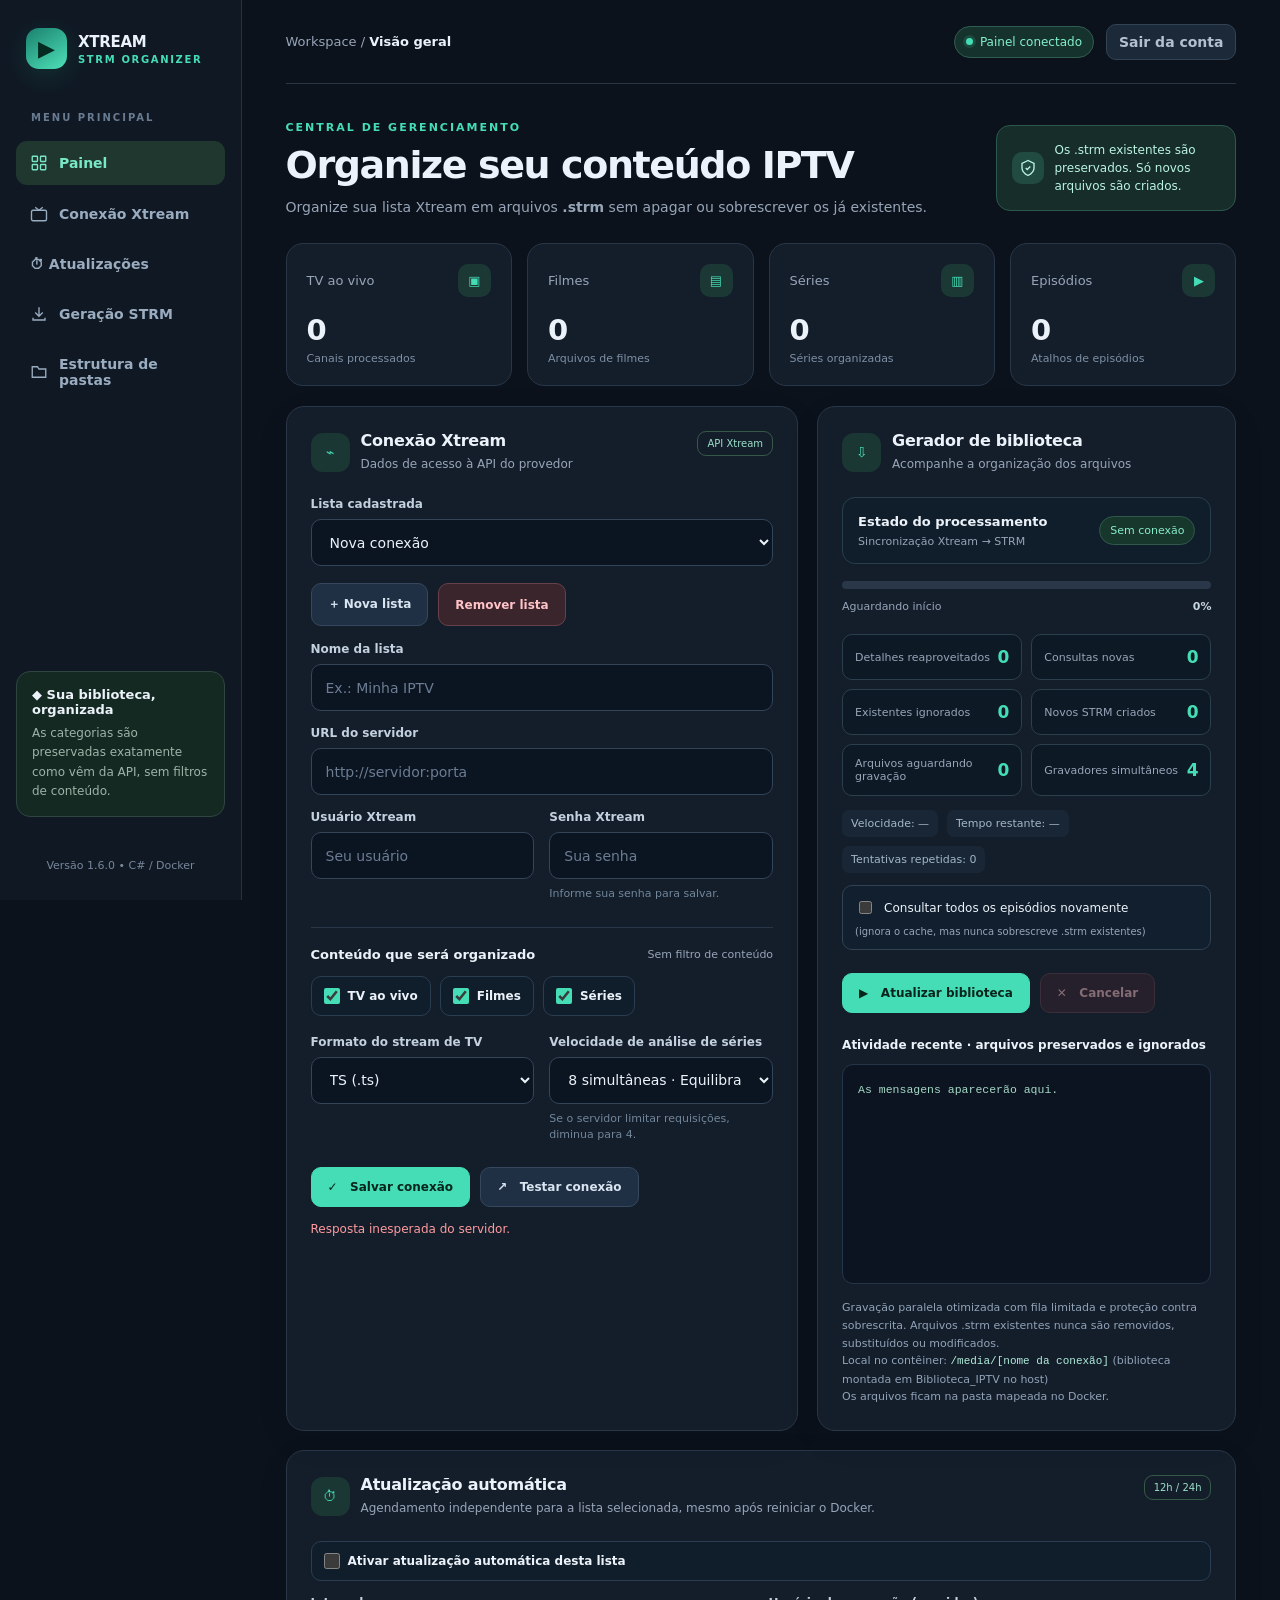
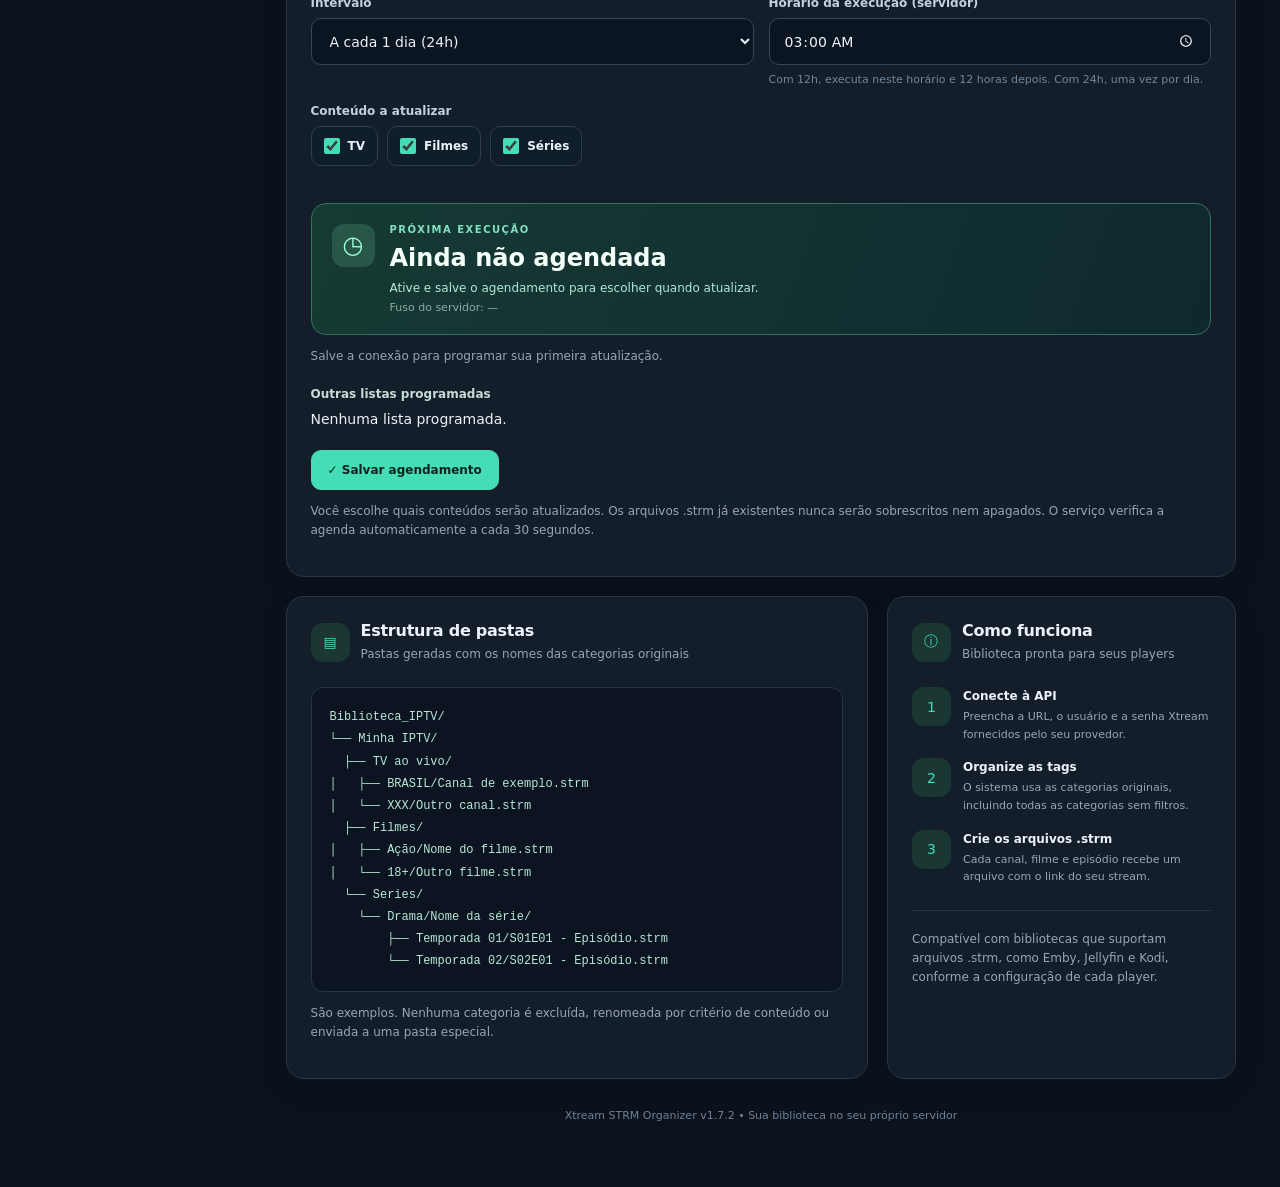
==== wwwroot/index.html @ e0c4cc0c "Add files via upload" ====
<!DOCTYPE html>
<html lang="pt-BR">
<head>
<meta charset="utf-8" />
<meta name="viewport" content="width=device-width,initial-scale=1" />
<meta name="theme-color" content="#0b121c" />
<title>Xtream STRM Organizer • Painel</title>
<style>
:root{color-scheme:dark;--bg:#0b121c;--card:#141e2b;--card2:#182433;--line:#293647;--input:#0b1522;--text:#ecf2f9;--muted:#97a5b8;--green:#45ddb5;--green2:#b2fbe4;--error:#ff9b9e;--font:Inter,system-ui,-apple-system,"Segoe UI",sans-serif}
*{box-sizing:border-box}html{scroll-behavior:smooth}body{background:var(--bg);color:var(--text);margin:0;font-family:var(--font);font-size:14px}button,input,select{font:inherit}button{cursor:pointer}a{text-decoration:none;color:inherit}.layout{min-height:100vh;display:grid;grid-template-columns:242px minmax(0,1fr)}
.sidebar{position:sticky;top:0;height:100vh;background:#101824;border-right:1px solid #263243;padding:28px 16px;display:flex;flex-direction:column;gap:32px}.brand{display:flex;gap:11px;align-items:center;padding:0 10px}.mark{height:41px;width:41px;display:grid;place-items:center;border-radius:13px;background:linear-gradient(145deg,#1a806e,#4ee1b8);color:#052b21;font-size:22px;font-weight:900;box-shadow:0 7px 28px #2be5a122}.brand strong{letter-spacing:-.3px;font-size:15px}.brand small{display:block;font-size:10px;letter-spacing:1.65px;font-weight:750;color:var(--green);margin-top:3px}.nav{display:grid;gap:7px}.nav-title{font-size:10px;letter-spacing:2px;color:#687b90;font-weight:800;margin:11px 15px}.nav a{padding:13px 14px;color:#9aacc0;border-radius:11px;display:flex;align-items:center;gap:11px;font-weight:650}.nav a.active,.nav a:hover{background:#20372f;color:#79e8c7}.svg{width:18px;height:18px;flex-shrink:0}.side-bottom{margin-top:auto;border:1px solid #2f453f;border-radius:14px;padding:15px;background:#142922}.side-bottom strong{display:block;margin-bottom:7px;font-size:13px}.side-bottom p{margin:0;font-size:12px;color:#9db4a8;line-height:1.6}.version{font-size:11px;color:#76879c;text-align:center;margin-top:10px}
.content{min-width:0;padding:0 clamp(18px,3.4vw,48px) 66px;max-width:1500px;width:100%;margin:0 auto}.topbar{height:84px;display:flex;align-items:center;justify-content:space-between;border-bottom:1px solid var(--line);gap:15px}.crumb{font-size:13px;color:var(--muted)}.crumb b{color:var(--text)}.right{display:flex;align-items:center;gap:12px}.badge{font-size:12px;padding:8px 11px;border:1px solid #315d51;border-radius:99px;background:#15332c;color:#83f0ca;display:flex;gap:7px;align-items:center}.dot{width:7px;height:7px;display:inline-block;border-radius:99px;background:var(--green);box-shadow:0 0 0 3px #45ddb522}.exit{background:#1b2939;border:1px solid #324356;color:#b2c0d0;padding:9px 12px;border-radius:10px;font-weight:700}.exit:hover{color:white;background:#24364b}
.hero{display:flex;align-items:center;justify-content:space-between;gap:20px;padding:34px 0 25px}.eyebrow{color:var(--green);font-size:11px;letter-spacing:2px;text-transform:uppercase;font-weight:850}.hero h1{font-size:clamp(26px,3.1vw,38px);line-height:1.16;letter-spacing:-1.4px;margin:9px 0}.hero p{color:var(--muted);line-height:1.6;margin:0}.hero-aside{display:flex;align-items:center;gap:10px;background:#162d2a;border:1px solid #2c594d;border-radius:14px;padding:15px;color:#baf4e0;max-width:240px;font-size:12px;line-height:1.5}.miniicon{width:32px;height:32px;padding:7px;border-radius:10px;background:#214b40;flex-shrink:0}
.metrics{display:grid;grid-template-columns:repeat(4,minmax(0,1fr));gap:15px;margin-bottom:20px}.metric{border:1px solid var(--line);border-radius:17px;background:var(--card);padding:20px;min-width:0}.metric-top{display:flex;align-items:center;justify-content:space-between;color:var(--muted);font-size:13px}.metric-icon{display:grid;place-items:center;width:33px;height:33px;border-radius:10px;color:var(--green);background:#1b3835}.metric b{display:block;font-size:29px;letter-spacing:-1px;margin-top:16px}.metric small{display:block;margin-top:5px;color:#7d90a5;font-size:11px}
.main-grid{display:grid;grid-template-columns:minmax(0,1.1fr) minmax(0,.9fr);gap:19px}.card{min-width:0;background:var(--card);border:1px solid var(--line);border-radius:18px;padding:24px;box-shadow:0 10px 40px #050b140b}.card-head{display:flex;align-items:flex-start;justify-content:space-between;gap:10px;margin-bottom:24px}.card-title{display:flex;align-items:center;gap:11px}.round-icon{height:39px;width:39px;display:grid;place-items:center;border-radius:12px;color:var(--green);background:#1b3734}.card-head h2{font-size:16px;margin:0 0 5px;letter-spacing:-.25px}.card-head p{color:var(--muted);margin:0;font-size:12px;line-height:1.5}.chip{font-size:10px;border:1px solid #365846;color:#9bdfc9;padding:6px 9px;border-radius:9px;white-space:nowrap}.field-grid{display:grid;grid-template-columns:1fr 1fr;gap:15px}.field.full{grid-column:1/-1}label.main-label{display:block;color:#c3d0de;font-size:12px;font-weight:750;margin-bottom:8px}.control{width:100%;height:47px;padding:0 14px;border:1px solid #334559;background:var(--input);border-radius:10px;color:var(--text);outline:0;min-width:0}.control:focus{border-color:var(--green);box-shadow:0 0 0 3px #45ddb513}.control::placeholder{color:#6c7c92}.hint{color:#71869a;font-size:11px;line-height:1.5;margin:7px 0 0}.separator{height:1px;background:var(--line);margin:24px 0 19px}.label-row{display:flex;align-items:center;justify-content:space-between;gap:8px;font-size:13px;font-weight:750;margin-bottom:14px}.label-row span{color:var(--muted);font-weight:450;font-size:11px}.checks{display:flex;flex-wrap:wrap;gap:9px;margin-bottom:19px}.check{display:flex;align-items:center;gap:8px;cursor:pointer;background:#101e2c;border:1px solid #2b3d50;border-radius:10px;padding:11px 12px;font-size:12px;font-weight:650}.check input{accent-color:var(--green);width:16px;height:16px;margin:0}.actions{display:flex;gap:10px;flex-wrap:wrap;margin-top:23px}.btn{display:inline-flex;align-items:center;justify-content:center;gap:8px;padding:12px 16px;border-radius:10px;font-weight:750;font-size:12px;border:1px solid var(--line);transition:background .2s,filter .2s}.btn.primary{background:var(--green);color:#08251d;border-color:var(--green)}.btn.secondary{background:#203044;color:#d8e5f1;border-color:#35485d}.btn.danger{background:#3a252d;color:#ffc2c6;border-color:#684049}.btn:hover:not(:disabled){filter:brightness(1.08)}button:disabled{opacity:.48;cursor:not-allowed}.notice{min-height:20px;color:var(--green);font-size:12px;margin:13px 0 0;line-height:1.5}
.phase-head{display:flex;align-items:center;justify-content:space-between;gap:12px;background:#101d2a;border:1px solid #283e4b;border-radius:13px;padding:15px;margin-bottom:17px}.phase-head b{font-size:13px}.phase-head p{font-size:11px;color:var(--muted);margin:6px 0 0}.phase{font-size:11px;color:#88ebc8;border:1px solid #31584a;border-radius:20px;padding:7px 10px;background:#18372c;text-align:center}.meter{background:#293749;height:8px;overflow:hidden;border-radius:20px}.bar{width:0;height:100%;transition:width .35s;background:linear-gradient(90deg,#188c74,#58ecc0)}.progress{display:flex;justify-content:space-between;gap:10px;font-size:11px;color:var(--muted);margin:11px 0 21px}.progress strong{color:#c5d7e1}.log-title{font-size:12px;font-weight:800;margin:25px 0 12px}.log{height:220px;overflow:auto;padding:15px;background:#0b1420;border:1px solid #243549;border-radius:11px;white-space:pre-wrap;overflow-wrap:anywhere;color:#a6d8c5;font:11.5px/1.8 ui-monospace,Consolas,monospace}.progress-details{display:grid;grid-template-columns:repeat(2,minmax(0,1fr));gap:9px;margin-bottom:14px}.progress-details>div{background:#0d1925;border:1px solid #2b404c;border-radius:10px;padding:12px;display:flex;align-items:center;justify-content:space-between;gap:7px}.progress-details span{font-size:11px;color:var(--muted)}.progress-details strong{font-size:17px;color:var(--green)}.run-info{display:flex;gap:9px;flex-wrap:wrap;margin:12px 0;color:#a3b7c8;font-size:11px}.run-info span{background:#182635;padding:7px 9px;border-radius:7px}.refresh-control{display:flex;align-items:center;flex-wrap:wrap;gap:9px;background:#111f2e;border:1px solid #314252;border-radius:10px;padding:12px;font-size:12px;cursor:pointer}.refresh-control input{accent-color:var(--green)}.refresh-control small{color:var(--muted)}.destination{font-size:11px;color:#91a3b8;line-height:1.6;margin:15px 0 0}.destination code{color:#b0edda;overflow-wrap:anywhere}
.bottom-grid{display:grid;grid-template-columns:minmax(0,1.25fr) minmax(0,.75fr);gap:19px;margin-top:19px}.tree{background:#0b1420;border:1px solid #263649;border-radius:12px;white-space:pre-wrap;overflow-wrap:anywhere;font:12px/1.85 ui-monospace,Consolas,monospace;color:#b7e9d6;padding:18px;margin:0}.caption{font-size:12px;color:var(--muted);line-height:1.6}.info-row{display:flex;align-items:flex-start;gap:12px;margin:15px 0}.info-row strong{display:block;font-size:12px;margin:2px 0 5px}.info-row p{font-size:11px;line-height:1.6;color:var(--muted);margin:0}.info-row .round-icon{flex-shrink:0}.foot{margin:30px 0 0;color:#708196;font-size:11px;text-align:center}
@media(max-width:1120px){.sidebar{width:210px}.layout{grid-template-columns:210px minmax(0,1fr)}.main-grid{grid-template-columns:1fr}.bottom-grid{grid-template-columns:1fr}.metric{padding:16px}}
@media(max-width:800px){.layout{grid-template-columns:1fr}.sidebar{position:relative;height:auto;padding:12px 16px;gap:12px}.nav{display:flex;gap:5px;overflow:auto}.nav a{white-space:nowrap;font-size:12px;padding:10px}.nav-title,.side-bottom,.version{display:none}.topbar{height:70px}.hero{padding:25px 0}.hero-aside{display:none}.metrics{grid-template-columns:repeat(2,minmax(0,1fr))}.card{padding:18px}}
@media(max-width:460px){.field-grid{grid-template-columns:1fr}.field.full{grid-column:auto}.badge{display:none}.metrics{gap:9px}.metric b{font-size:23px}.metrics .metric{padding:14px}.checks{display:grid;grid-template-columns:1fr}.actions .btn{flex:1}.hero h1{font-size:28px}}
.schedule-highlight{display:flex;align-items:flex-start;gap:15px;background:linear-gradient(110deg,#173a34,#0e292e);border:1px solid #31735d;border-radius:15px;padding:20px;margin:18px 0 10px}.schedule-icon{display:grid;place-items:center;width:43px;height:43px;flex-shrink:0;font-size:24px;background:#285749;color:#a2ffdc;border-radius:12px}.schedule-kicker{font-size:10px;letter-spacing:1.5px;font-weight:900;color:#83dfc3;margin-bottom:8px}.schedule-highlight strong{font-size:clamp(18px,2.3vw,24px);color:#f5fff9;line-height:1.3}.schedule-highlight p{margin:7px 0 6px;color:#b2e8d7;font-size:12px}.schedule-zone{font-size:11px;color:#8ca9a5}.schedule-list-head{margin-top:21px;color:#c8dcd7;font-weight:700;font-size:12px}.schedule-list{display:grid;gap:7px;margin-top:10px}.schedule-list-item{display:flex;justify-content:space-between;flex-wrap:wrap;gap:10px;align-items:center;border:1px solid #304b47;background:#0f2027;border-radius:9px;padding:10px 13px;color:#cfe5dc;font-size:12px}.schedule-list-item span{color:#98b9ad}
</style>
</head>
<body>
<div class="layout">
<aside class="sidebar">
 <div class="brand"><span class="mark">▶</span><span><strong>XTREAM</strong><small>STRM ORGANIZER</small></span></div>
 <nav class="nav" aria-label="Menu principal"><span class="nav-title">MENU PRINCIPAL</span>
  <a class="active" href="#painel"><svg class="svg" viewBox="0 0 24 24" fill="none" stroke="currentColor" stroke-width="1.8"><rect x="3" y="3" width="7" height="7" rx="1"/><rect x="14" y="3" width="7" height="7" rx="1"/><rect x="3" y="14" width="7" height="7" rx="1"/><rect x="14" y="14" width="7" height="7" rx="1"/></svg>Painel</a>
  <a href="#conexao"><svg class="svg" viewBox="0 0 24 24" fill="none" stroke="currentColor" stroke-width="1.8"><rect x="2" y="7" width="20" height="14" rx="2"/><path d="m7 3 5 4 5-4"/></svg>Conexão Xtream</a>
  <a href="#agenda">⏱ Atualizações</a>
  <a href="#geracao"><svg class="svg" viewBox="0 0 24 24" fill="none" stroke="currentColor" stroke-width="1.8"><path d="M12 3v12m-5-5 5 5 5-5M4 17v3h16v-3"/></svg>Geração STRM</a>
  <a href="#estrutura"><svg class="svg" viewBox="0 0 24 24" fill="none" stroke="currentColor" stroke-width="1.8"><path d="M3 5h7l2 3h9v11H3z"/></svg>Estrutura de pastas</a>
 </nav>
 <div class="side-bottom"><strong>◆ Sua biblioteca, organizada</strong><p>As categorias são preservadas exatamente como vêm da API, sem filtros de conteúdo.</p></div>
 <div class="version">Versão 1.6.0 • C# / Docker</div>
</aside>
<main class="content" id="painel">
 <div class="topbar"><div class="crumb">Workspace <span aria-hidden="true"> / </span> <b>Visão geral</b></div><div class="right"><span class="badge"><span class="dot"></span>Painel conectado</span><button class="exit" id="logout" type="button">Sair da conta</button></div></div>
 <div class="hero"><div><span class="eyebrow">CENTRAL DE GERENCIAMENTO</span><h1>Organize seu conteúdo IPTV</h1><p>Organize sua lista Xtream em arquivos <strong>.strm</strong> sem apagar ou sobrescrever os já existentes.</p></div><div class="hero-aside"><svg class="miniicon" viewBox="0 0 24 24" fill="none" stroke="currentColor" stroke-width="1.8"><path d="M12 2 4 6v6c0 5 4 8 8 10 4-2 8-5 8-10V6z"/><path d="m9 12 2 2 4-4"/></svg><span>Os .strm existentes são preservados. Só novos arquivos são criados.</span></div></div>
 <section class="metrics" aria-label="Resumo da biblioteca">
  <div class="metric"><div class="metric-top">TV ao vivo <span class="metric-icon">▣</span></div><b id="channels">0</b><small>Canais processados</small></div>
  <div class="metric"><div class="metric-top">Filmes <span class="metric-icon">▤</span></div><b id="films">0</b><small>Arquivos de filmes</small></div>
  <div class="metric"><div class="metric-top">Séries <span class="metric-icon">▥</span></div><b id="shows">0</b><small>Séries organizadas</small></div>
  <div class="metric"><div class="metric-top">Episódios <span class="metric-icon">▶</span></div><b id="episodes">0</b><small>Atalhos de episódios</small></div>
 </section>
 <div class="main-grid">
  <section class="card" id="conexao"><header class="card-head"><div class="card-title"><span class="round-icon">⌁</span><div><h2>Conexão Xtream</h2><p>Dados de acesso à API do provedor</p></div></div><span class="chip">API Xtream</span></header>
  <div class="field-grid" style="margin-bottom:17px"><div class="field full"><label class="main-label" for="profileSelect">Lista cadastrada</label><select class="control" id="profileSelect"><option value="">Nova conexão</option></select></div></div>
  <div class="actions" style="margin-top:0;margin-bottom:16px"><button class="btn secondary" type="button" id="newProfile">＋ Nova lista</button><button class="btn danger" type="button" id="deleteProfile">Remover lista</button></div>
  <form id="configForm"><div class="field-grid">
   <div class="field full"><label class="main-label" for="profileName">Nome da lista</label><input class="control" required id="profileName" maxlength="60" placeholder="Ex.: Minha IPTV" /></div>
   <div class="field full"><label class="main-label" for="url">URL do servidor</label><input class="control" required type="url" id="url" placeholder="http://servidor:porta" spellcheck="false" /></div>
   <div class="field"><label class="main-label" for="username">Usuário Xtream</label><input class="control" required id="username" type="text" autocomplete="off" placeholder="Seu usuário" /></div>
   <div class="field"><label class="main-label" for="password">Senha Xtream</label><input class="control" id="password" type="password" autocomplete="new-password" placeholder="Sua senha" /><p class="hint" id="passwordHint">Informe sua senha para salvar.</p></div>
  </div><div class="separator"></div>
  <div class="label-row">Conteúdo que será organizado <span>Sem filtro de conteúdo</span></div>
  <div class="checks"><label class="check"><input id="live" type="checkbox" checked /> TV ao vivo</label><label class="check"><input id="movies" type="checkbox" checked /> Filmes</label><label class="check"><input id="series" type="checkbox" checked /> Séries</label></div>
  <div class="field-grid">
   <div class="field"><label class="main-label" for="liveExtension">Formato do stream de TV</label><select class="control" id="liveExtension"><option value="ts">TS (.ts)</option><option value="m3u8">HLS (.m3u8)</option></select></div>
   <div class="field"><label class="main-label" for="seriesConcurrency">Velocidade de análise de séries</label><select class="control" id="seriesConcurrency"><option value="4">4 simultâneas · Conservador</option><option value="8" selected>8 simultâneas · Equilibrado</option><option value="16">16 simultâneas · Rápido</option></select><p class="hint">Se o servidor limitar requisições, diminua para 4.</p></div>
  </div>
  <div class="actions"><button class="btn primary" type="submit" id="save">✓ &nbsp; Salvar conexão</button><button class="btn secondary" type="button" id="test">↗ &nbsp; Testar conexão</button></div></form><p id="notice" role="status" class="notice"></p>
  </section>
  <section class="card" id="geracao"><header class="card-head"><div class="card-title"><span class="round-icon">⇩</span><div><h2>Gerador de biblioteca</h2><p>Acompanhe a organização dos arquivos</p></div></div></header>
   <div class="phase-head"><div><b>Estado do processamento</b><p>Sincronização Xtream → STRM</p></div><span class="phase" id="phase">Aguardando</span></div>
   <div class="meter" role="progressbar" aria-label="Progresso de séries" aria-valuemin="0" aria-valuemax="100" id="meter"><div class="bar" id="bar"></div></div><div class="progress"><span id="progress">Aguardando início</span><strong id="pct">0%</strong></div>
   <div class="progress-details" aria-live="off">
    <div><span>Detalhes reaproveitados</span><strong id="cachedCount">0</strong></div>
    <div><span>Consultas novas</span><strong id="fetchedCount">0</strong></div>
    <div><span>Existentes ignorados</span><strong id="reusedCount">0</strong></div>
    <div><span>Novos STRM criados</span><strong id="writtenCount">0</strong></div>
    <div><span>Arquivos aguardando gravação</span><strong id="pendingCount">0</strong></div>
    <div><span>Gravadores simultâneos</span><strong id="writerCount">4</strong></div>
   </div>
   <div class="run-info"><span id="speed">Velocidade: —</span><span id="eta">Tempo restante: —</span><span id="retries">Tentativas repetidas: 0</span></div>
   <label class="refresh-control"><input type="checkbox" id="forceRefresh" /> Consultar todos os episódios novamente <small>(ignora o cache, mas nunca sobrescreve .strm existentes)</small></label>
   <div class="actions"><button id="start" class="btn primary" type="button">▶ &nbsp; Atualizar biblioteca</button><button id="cancel" class="btn danger" type="button" disabled>✕ &nbsp; Cancelar</button></div>
   <div class="log-title">Atividade recente · arquivos preservados e ignorados</div><div class="log" id="log" role="log" aria-live="off">As mensagens aparecerão aqui.</div>
   <p class="destination">Gravação paralela otimizada com fila limitada e proteção contra sobrescrita. Arquivos .strm existentes nunca são removidos, substituídos ou modificados.<br>Local no contêiner: <code>/media/[nome da conexão]</code> (biblioteca montada em Biblioteca_IPTV no host)<br>Os arquivos ficam na pasta mapeada no Docker.</p>
  </section>
 </div>
 <section class="card" id="agenda" style="margin-top:19px">
 <header class="card-head"><div class="card-title"><span class="round-icon">⏱</span><div><h2>Atualização automática</h2><p>Agendamento independente para a lista selecionada, mesmo após reiniciar o Docker.</p></div></div><span class="chip">12h / 24h</span></header>
 <div class="field-grid">
  <div class="field full"><label class="check"><input id="autoUpdate" type="checkbox" form="configForm" /> Ativar atualização automática desta lista</label></div>
  <div class="field"><label class="main-label" for="intervalHours">Intervalo</label><select id="intervalHours" class="control" form="configForm"><option value="12">A cada 12 horas</option><option value="24" selected>A cada 1 dia (24h)</option></select></div>
  <div class="field"><label class="main-label" for="runTimeLocal">Horário da execução (servidor)</label><input id="runTimeLocal" class="control" type="time" value="03:00" step="60" form="configForm" /><p class="hint">Com 12h, executa neste horário e 12 horas depois. Com 24h, uma vez por dia.</p></div>
  <div class="field"><label class="main-label">Conteúdo a atualizar</label><div class="checks"><label class="check"><input id="autoLive" type="checkbox" checked /> TV</label><label class="check"><input id="autoMovies" type="checkbox" checked /> Filmes</label><label class="check"><input id="autoSeries" type="checkbox" checked /> Séries</label></div></div>
 </div>
 <div class="schedule-highlight" aria-live="polite">
   <div class="schedule-icon">◷</div><div><div class="schedule-kicker">PRÓXIMA EXECUÇÃO</div><strong id="nextRunTime">Ainda não agendada</strong><p id="nextRunCountdown">Ative e salve o agendamento para escolher quando atualizar.</p><div class="schedule-zone" id="serverZone">Fuso do servidor: —</div></div>
 </div>
 <p id="nextRun" class="caption">Salve a conexão para programar sua primeira atualização.</p>
 <div class="schedule-list-head">Outras listas programadas</div><div id="allSchedules" class="schedule-list">Nenhuma lista programada.</div>
 <div class="actions"><button class="btn primary" id="saveSchedule" type="button">✓ Salvar agendamento</button></div>
 <p class="caption">Você escolhe quais conteúdos serão atualizados. Os arquivos .strm já existentes nunca serão sobrescritos nem apagados. O serviço verifica a agenda automaticamente a cada 30 segundos.</p>
</section>
 <div class="bottom-grid" id="estrutura">
  <section class="card"><header class="card-head"><div class="card-title"><span class="round-icon">▤</span><div><h2>Estrutura de pastas</h2><p>Pastas geradas com os nomes das categorias originais</p></div></div></header><pre class="tree">Biblioteca_IPTV/
└── Minha IPTV/
  ├── TV ao vivo/
│   ├── BRASIL/Canal de exemplo.strm
│   └── XXX/Outro canal.strm
  ├── Filmes/
│   ├── Ação/Nome do filme.strm
│   └── 18+/Outro filme.strm
  └── Series/
    └── Drama/Nome da série/
        ├── Temporada 01/S01E01 - Episódio.strm
        └── Temporada 02/S02E01 - Episódio.strm</pre><p class="caption">São exemplos. Nenhuma categoria é excluída, renomeada por critério de conteúdo ou enviada a uma pasta especial.</p></section>
  <section class="card"><header class="card-head"><div class="card-title"><span class="round-icon">ⓘ</span><div><h2>Como funciona</h2><p>Biblioteca pronta para seus players</p></div></div></header>
   <div class="info-row"><span class="round-icon">1</span><div><strong>Conecte à API</strong><p>Preencha a URL, o usuário e a senha Xtream fornecidos pelo seu provedor.</p></div></div>
   <div class="info-row"><span class="round-icon">2</span><div><strong>Organize as tags</strong><p>O sistema usa as categorias originais, incluindo todas as categorias sem filtros.</p></div></div>
   <div class="info-row"><span class="round-icon">3</span><div><strong>Crie os arquivos .strm</strong><p>Cada canal, filme e episódio recebe um arquivo com o link do seu stream.</p></div></div>
   <div class="separator"></div><p class="caption">Compatível com bibliotecas que suportam arquivos .strm, como Emby, Jellyfin e Kodi, conforme a configuração de cada player.</p>
  </section>
 </div>
 <div class="foot">Xtream STRM Organizer v1.7.2 • Sua biblioteca no seu próprio servidor</div>
</main>
</div>
<script>
const $=id=>document.getElementById(id);
async function api(path,method='GET',data){
 const response=await fetch(path,{method,credentials:'same-origin',headers:data?{'Content-Type':'application/json'}:{},body:data?JSON.stringify(data):undefined});
 if(response.status===401){location.replace('/login');throw Error('Sessão expirada. Entre novamente.');}
 const result=await response.json().catch(()=>({error:'Resposta inesperada do servidor.'}));
 if(!response.ok)throw Error(result.error || 'Erro de comunicação.');return result;
}
function notice(msg,error=false){$('notice').textContent=msg;$('notice').style.color=error?'var(--error)':'var(--green)';}
let currentProfileId='';
let knownProfiles=[];
let selectedNextUtc=null;
let selectedIsScheduled=false;
const defaults={id:'',name:'Minha IPTV',url:'',username:'',passwordSaved:false,live:true,movies:true,series:true,liveExtension:'ts',seriesConcurrency:8,autoUpdate:false,autoLive:true,autoMovies:true,autoSeries:true,intervalHours:24,runTimeLocal:'03:00'};
function dateText(d){return d?new Date(d).toLocaleString('pt-BR'): 'Não programada';}
function renderNext(x){
 selectedIsScheduled=!!x.autoUpdate;
 selectedNextUtc=x.autoUpdate&&x.nextRunUtc?Date.parse(x.nextRunUtc):null;
 $('nextRunTime').textContent=selectedNextUtc?x.nextRunServer:'Ainda não agendada';
 $('serverZone').textContent='Fuso do servidor: '+(x.serverTimeZone||'—');
 $('nextRun').textContent=`Última execução automática: ${x.lastRunServer||'—'} · Verificação da agenda a cada 30 segundos.`;
 renderCountdown();
}
function renderCountdown(){
 const el=$('nextRunCountdown');
 if(!selectedIsScheduled || !Number.isFinite(selectedNextUtc)){el.textContent='Ative e salve o agendamento para escolher quando atualizar.';return;}
 const n=Math.max(0,Math.floor((selectedNextUtc-Date.now())/1000));
 if(n===0){el.textContent='Horário alcançado: aguardando a próxima verificação ou uma sincronização em andamento.';return;}
 const days=Math.floor(n/86400),hours=Math.floor(n%86400/3600),mins=Math.floor(n%3600/60),secs=n%60;
 el.textContent=`Faltam ${days?days+' dia(s), ':''}${String(hours).padStart(2,'0')}:${String(mins).padStart(2,'0')}:${String(secs).padStart(2,'0')} para a execução.`;
}
function renderScheduleList(){
 const active=knownProfiles.filter(x=>x.autoUpdate&&x.nextRunUtc);
 const list=$('allSchedules');list.replaceChildren();
 if(!active.length){list.textContent='Nenhuma lista programada.';return;}
 active.slice().sort((a,b)=>Date.parse(a.nextRunUtc)-Date.parse(b.nextRunUtc)).forEach(x=>{
 const line=document.createElement('div');line.className='schedule-list-item';
 const name=document.createElement('strong');name.textContent=x.name;
 const when=document.createElement('span');when.textContent=`${x.nextRunServer} · ${x.intervalHours}h`;
 line.append(name,when);list.append(line);
 });
}

function showProfile(x){
 currentProfileId=x.id||'';
 $('profileSelect').value=currentProfileId;
 $('profileName').value=x.name||'Minha IPTV';$('url').value=x.url||'';$('username').value=x.username||'';
 $('password').value='';$('passwordHint').textContent=x.passwordSaved?'Senha salva. Deixe em branco para manter.':'Informe a senha Xtream para salvar.';
 $('live').checked=x.live;$('movies').checked=x.movies;$('series').checked=x.series;
 $('liveExtension').value=x.liveExtension||'ts';$('seriesConcurrency').value=String(x.seriesConcurrency||8);
 $('autoUpdate').checked=!!x.autoUpdate;$('intervalHours').value=String(x.intervalHours||24);
 $('runTimeLocal').value=x.runTimeLocal||'03:00';
 $('autoLive').checked=x.autoLive!==false;$('autoMovies').checked=x.autoMovies!==false;$('autoSeries').checked=x.autoSeries!==false;
 renderNext(x);
}
async function loadProfiles(preferred){
 const list=await api('/api/profiles');knownProfiles=list;
 const select=$('profileSelect');select.replaceChildren();
 const empty=document.createElement('option');empty.value='';empty.textContent='Nova conexão';select.append(empty);
 list.forEach(p=>{const op=document.createElement('option');op.value=p.id;op.textContent=p.name+(p.autoUpdate?' ⏱':'');select.append(op);});
 const profile=list.find(p=>p.id===(preferred===undefined?currentProfileId:preferred)) || (preferred===''?null:list[0]);
 showProfile(profile||defaults);renderScheduleList();
}
$('profileSelect').onchange=()=>showProfile(knownProfiles.find(p=>p.id===$('profileSelect').value)||defaults);
$('newProfile').onclick=()=>{showProfile(defaults);notice('Preencha os dados da nova lista e clique em Salvar conexão.');};
$('deleteProfile').onclick=async()=>{
 if(!currentProfileId){notice('Selecione uma lista cadastrada primeiro.',true);return;}
 if($('deleteProfile').dataset.confirm!==currentProfileId){$('deleteProfile').dataset.confirm=currentProfileId;notice('Para confirmar a remoção do cadastro (os arquivos .strm serão mantidos), clique novamente em Remover lista.');return;}
 try{await api('/api/profiles/'+encodeURIComponent(currentProfileId),'DELETE');$('deleteProfile').dataset.confirm='';currentProfileId='';await loadProfiles('');notice('Cadastro removido. Os arquivos .strm foram preservados.');}catch(e){notice(e.message,true);}
};
function profileData(){return {
 id:currentProfileId,name:$('profileName').value,url:$('url').value,username:$('username').value,
 password:$('password').value,live:$('live').checked,movies:$('movies').checked,series:$('series').checked,
 liveExtension:$('liveExtension').value,seriesConcurrency:Number($('seriesConcurrency').value),
 autoUpdate:$('autoUpdate').checked,intervalHours:Number($('intervalHours').value),runTimeLocal:$('runTimeLocal').value,
 autoLive:$('autoLive').checked,autoMovies:$('autoMovies').checked,autoSeries:$('autoSeries').checked
};}
async function saveProfile(){
 $('save').disabled=true;$('saveSchedule').disabled=true;
 try{const p=await api('/api/settings','POST',profileData());await loadProfiles(p.id);notice('Conexão e agendamento salvos na pasta config do projeto.');}
 catch(e){notice(e.message,true);}
 finally{$('save').disabled=false;$('saveSchedule').disabled=false;}
}
$('configForm').addEventListener('submit',async e=>{e.preventDefault();await saveProfile();});
$('saveSchedule').onclick=()=>saveProfile();
$('test').onclick=async()=>{
 $('test').disabled=true;notice('Testando conexão salva…');
 try{const r=await api('/api/test','POST',{profileId:currentProfileId});notice(r.message);}catch(e){notice(e.message,true);}finally{$('test').disabled=false;}
};
$('start').onclick=async()=>{try{await api('/api/start','POST',{forceRefresh:$('forceRefresh').checked,profileId:currentProfileId});notice('Atualização iniciada.');await status();}catch(e){notice(e.message,true);}};
$('cancel').onclick=async()=>{try{await api('/api/cancel','POST');notice('Cancelamento solicitado.');}catch(e){notice(e.message,true);}};
$('logout').onclick=async()=>{try{await api('/api/auth/logout','POST');}finally{location.replace('/login');}};
for(const link of document.querySelectorAll('.nav a'))link.addEventListener('click',()=>{for(const l of document.querySelectorAll('.nav a'))l.classList.remove('active');link.classList.add('active');});
function duration(seconds){
 if(seconds===null||seconds===undefined||!Number.isFinite(seconds))return 'calculando…';
 const n=Math.max(0,Math.round(seconds));if(n<60)return `${n}s`;
 if(n<3600)return `${Math.floor(n/60)}min ${n%60}s`;
 return `${Math.floor(n/3600)}h ${Math.floor(n%3600/60)}min`;
}
async function status(){
 try{
  const s=await api('/api/status');
  $('phase').textContent=s.phase;$('channels').textContent=s.channels;$('films').textContent=s.movies;
  $('shows').textContent=s.series;$('episodes').textContent=s.episodes;
  $('start').disabled=s.running;$('cancel').disabled=!s.running;$('save').disabled=s.running;
  $('seriesConcurrency').disabled=s.running;$('forceRefresh').disabled=s.running;
  $('cachedCount').textContent=s.seriesCached||0;$('fetchedCount').textContent=s.seriesFetched||0;
  $('reusedCount').textContent=s.filesReused||0;$('writtenCount').textContent=s.filesWritten||0;
  $('pendingCount').textContent=s.filesPending||0;$('writerCount').textContent=s.writeWorkers||4;
  $('speed').textContent='Velocidade: '+(s.seriesPerSecond?`${s.seriesPerSecond.toFixed(2)} séries/s`:'—');
  $('eta').textContent='Tempo restante: '+(s.seriesTotal&&s.running?duration(s.etaSeconds):'—');
  $('retries').textContent='Tentativas repetidas: '+(s.requestsRetried||0);
  const completed=s.phase==='Concluído'||s.phase==='Concluído com avisos';
  const seriesPct=s.seriesTotal?Math.min(100,Math.round(100*s.seriesProcessed/s.seriesTotal)):(completed?100:(s.running?10:0));
  const pct=s.running&&s.filesPending>0?Math.min(99,seriesPct):seriesPct;
  $('progress').textContent=(s.profileName?`${s.automatic?'Automática':'Manual'}: ${s.profileName} • `:'')+(s.seriesTotal?`Séries: ${s.seriesProcessed}/${s.seriesTotal} • Em fila: ${s.filesPending||0} • Avisos: ${s.errors}`:`Em fila: ${s.filesPending||0} • Avisos: ${s.errors}`);
  $('bar').style.width=pct+'%';$('meter').setAttribute('aria-valuenow',String(pct));$('pct').textContent=pct+'%';
  $('log').textContent=s.messages.join('\n')||'As mensagens aparecerão aqui.';
 }catch(e){$('phase').textContent='Sem conexão';}
}
loadProfiles().catch(e=>notice(e.message,true));status();setInterval(status,1800);setInterval(renderCountdown,1000);
setInterval(async()=>{try{const savedId=currentProfileId;const data=await api('/api/profiles');knownProfiles=data;const selected=data.find(x=>x.id===savedId);if(selected){renderNext(selected);}renderScheduleList();}catch(e){}},15000);
</script>
</body></html>
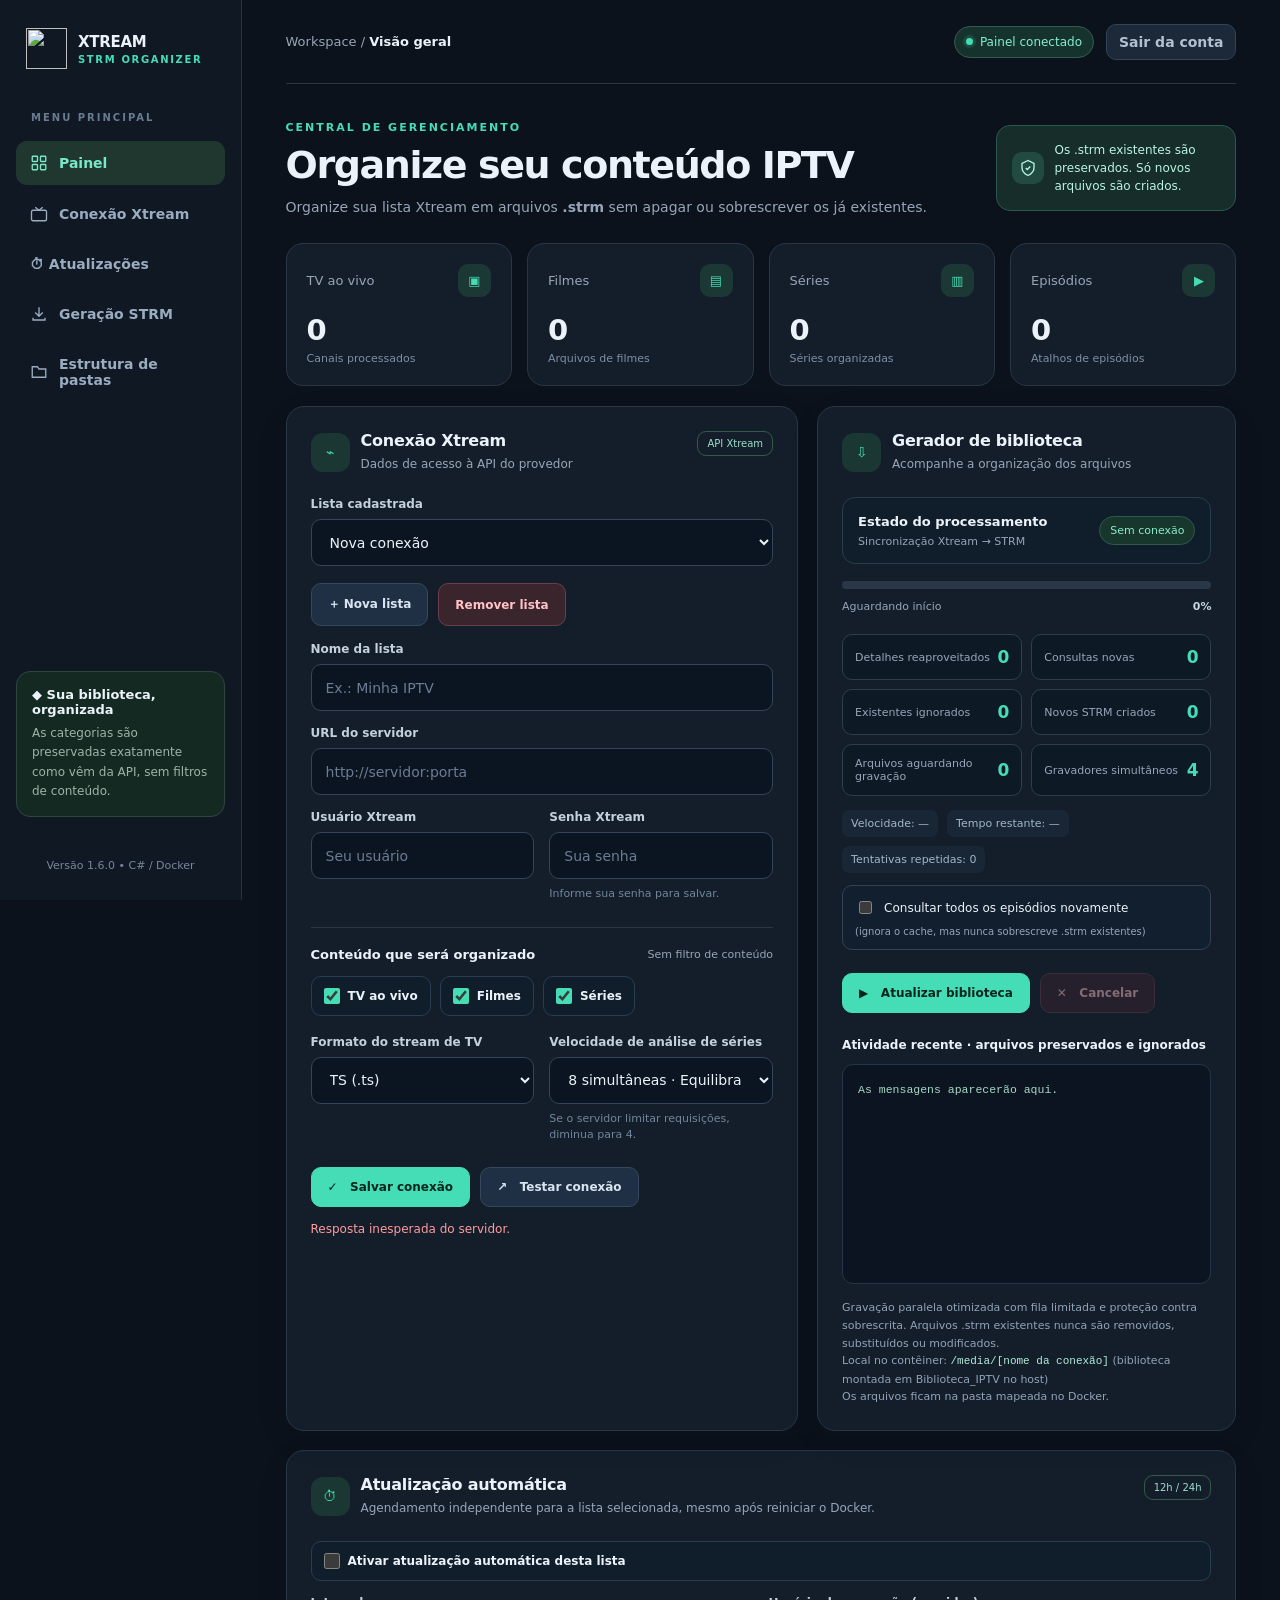
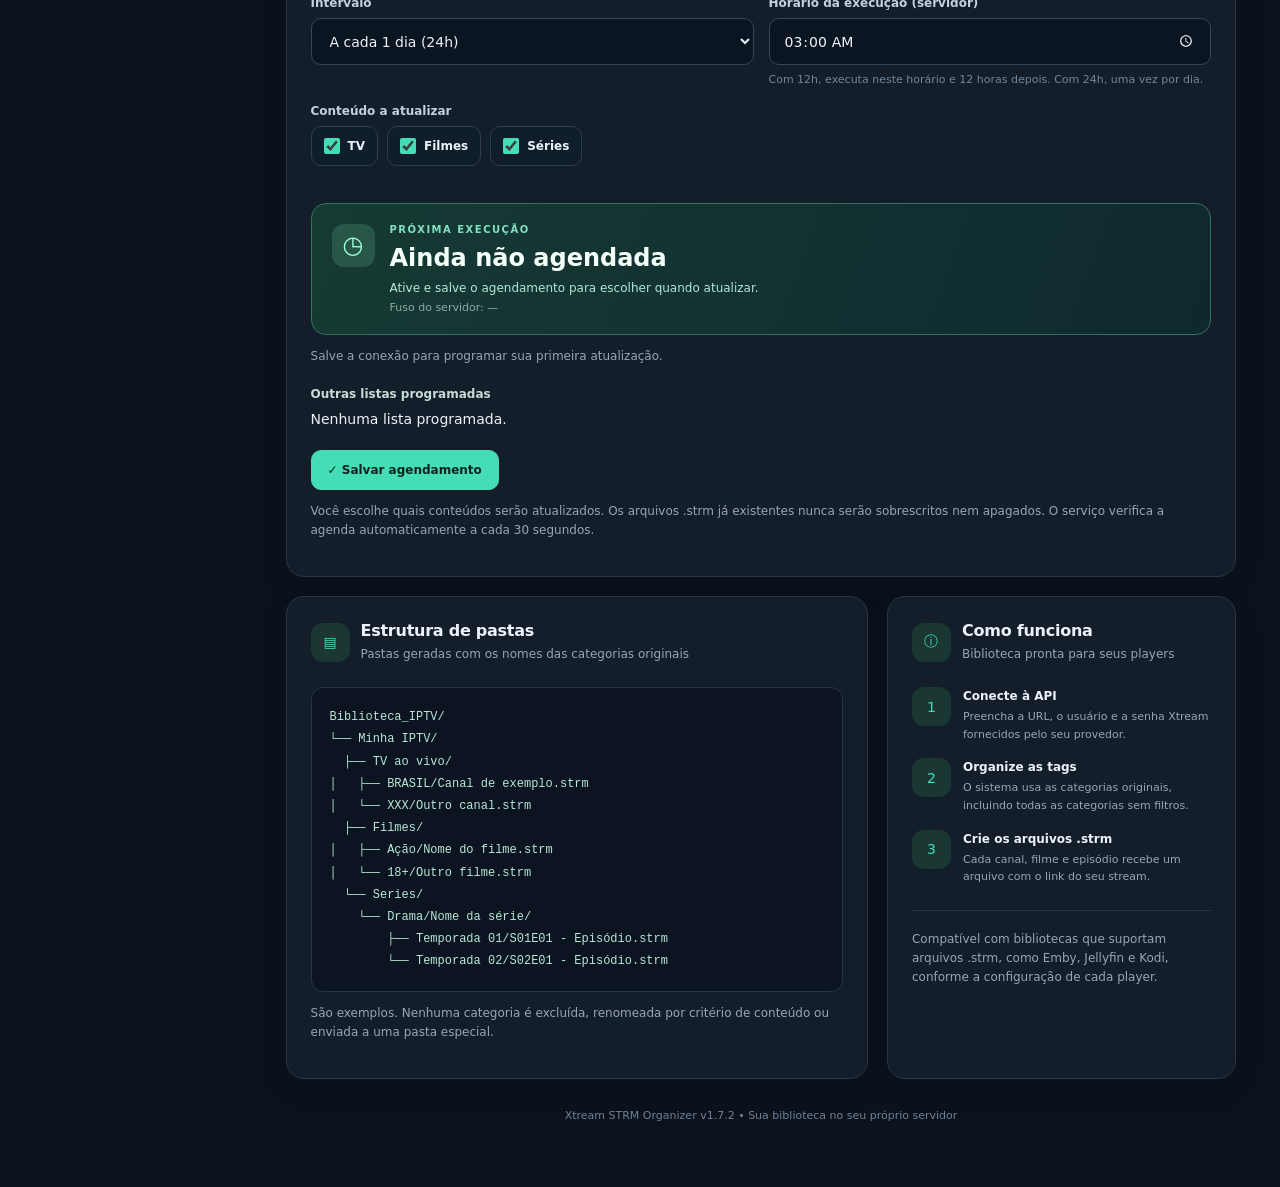
==== commit 0a45ae10: "Add files via upload" ====
--- a/wwwroot/index.html
+++ b/wwwroot/index.html
@@ -4,6 +4,7 @@
 <meta charset="utf-8" />
 <meta name="viewport" content="width=device-width,initial-scale=1" />
 <meta name="theme-color" content="#0b121c" />
+<link rel="icon" type="image/png" sizes="128x128" href="/icon.png?v=1.7.4" />
 <title>Xtream STRM Organizer • Painel</title>
 <style>
 :root{color-scheme:dark;--bg:#0b121c;--card:#141e2b;--card2:#182433;--line:#293647;--input:#0b1522;--text:#ecf2f9;--muted:#97a5b8;--green:#45ddb5;--green2:#b2fbe4;--error:#ff9b9e;--font:Inter,system-ui,-apple-system,"Segoe UI",sans-serif}
@@ -24,7 +25,7 @@
 <body>
 <div class="layout">
 <aside class="sidebar">
- <div class="brand"><span class="mark">▶</span><span><strong>XTREAM</strong><small>STRM ORGANIZER</small></span></div>
+ <div class="brand"><span class="mark" style="background:transparent;box-shadow:none"><img src="/icon.png?v=1.7.4" alt="" width="41" height="41" /></span><span><strong>XTREAM</strong><small>STRM ORGANIZER</small></span></div>
  <nav class="nav" aria-label="Menu principal"><span class="nav-title">MENU PRINCIPAL</span>
   <a class="active" href="#painel"><svg class="svg" viewBox="0 0 24 24" fill="none" stroke="currentColor" stroke-width="1.8"><rect x="3" y="3" width="7" height="7" rx="1"/><rect x="14" y="3" width="7" height="7" rx="1"/><rect x="3" y="14" width="7" height="7" rx="1"/><rect x="14" y="14" width="7" height="7" rx="1"/></svg>Painel</a>
   <a href="#conexao"><svg class="svg" viewBox="0 0 24 24" fill="none" stroke="currentColor" stroke-width="1.8"><rect x="2" y="7" width="20" height="14" rx="2"/><path d="m7 3 5 4 5-4"/></svg>Conexão Xtream</a>
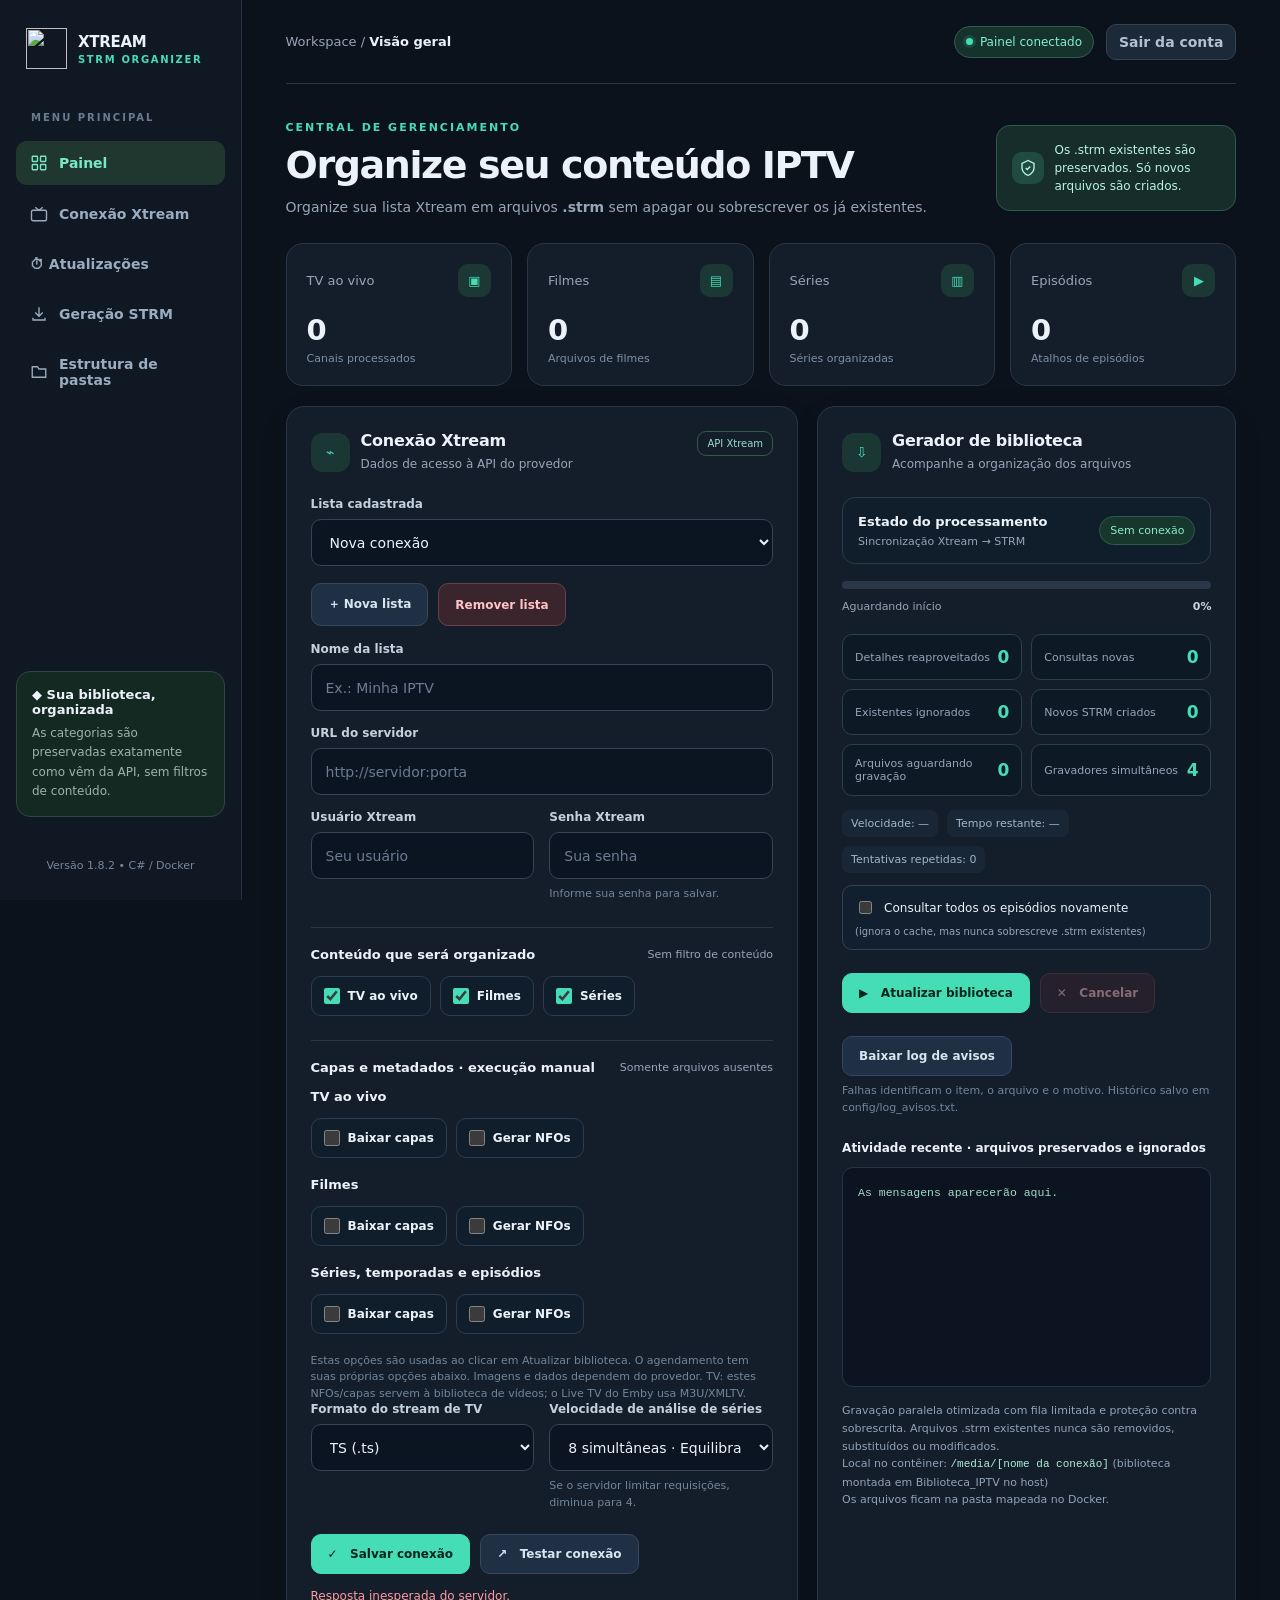
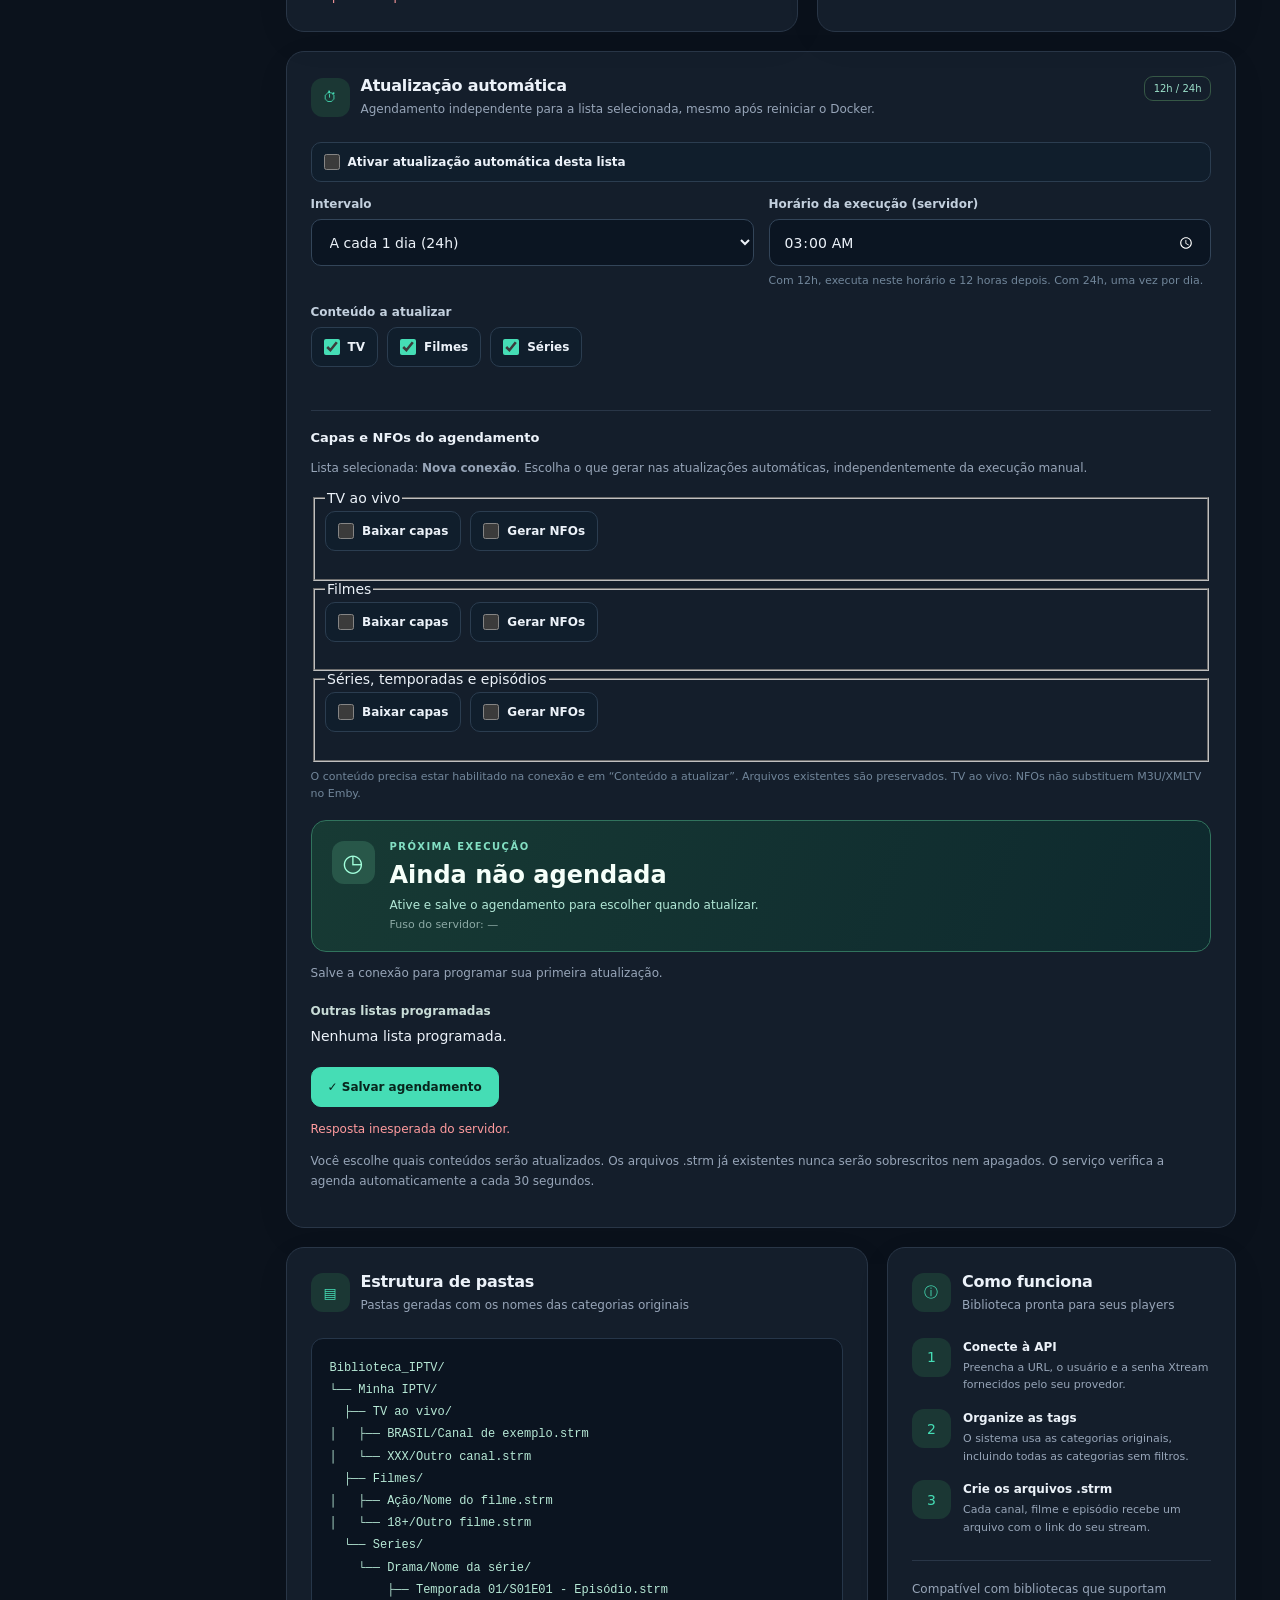
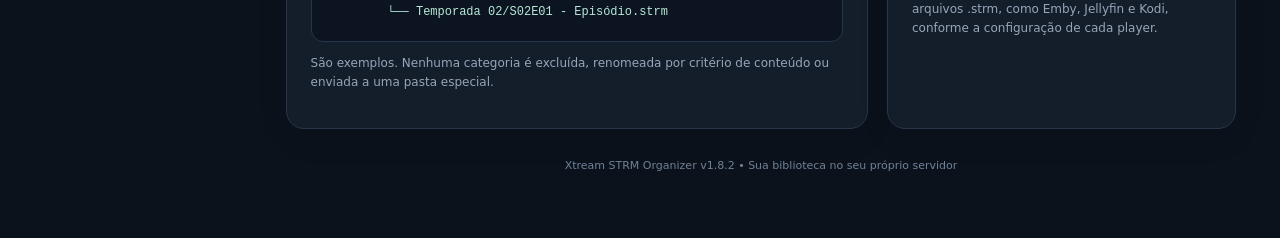
==== commit 1134f0a2: "Add files via upload" ====
--- a/wwwroot/index.html
+++ b/wwwroot/index.html
@@ -4,7 +4,7 @@
 <meta charset="utf-8" />
 <meta name="viewport" content="width=device-width,initial-scale=1" />
 <meta name="theme-color" content="#0b121c" />
-<link rel="icon" type="image/png" sizes="128x128" href="/icon.png?v=1.7.4" />
+<link rel="icon" type="image/png" sizes="128x128" href="/icon.png?v=1.8.2" />
 <title>Xtream STRM Organizer • Painel</title>
 <style>
 :root{color-scheme:dark;--bg:#0b121c;--card:#141e2b;--card2:#182433;--line:#293647;--input:#0b1522;--text:#ecf2f9;--muted:#97a5b8;--green:#45ddb5;--green2:#b2fbe4;--error:#ff9b9e;--font:Inter,system-ui,-apple-system,"Segoe UI",sans-serif}
@@ -21,11 +21,12 @@
 @media(max-width:460px){.field-grid{grid-template-columns:1fr}.field.full{grid-column:auto}.badge{display:none}.metrics{gap:9px}.metric b{font-size:23px}.metrics .metric{padding:14px}.checks{display:grid;grid-template-columns:1fr}.actions .btn{flex:1}.hero h1{font-size:28px}}
 .schedule-highlight{display:flex;align-items:flex-start;gap:15px;background:linear-gradient(110deg,#173a34,#0e292e);border:1px solid #31735d;border-radius:15px;padding:20px;margin:18px 0 10px}.schedule-icon{display:grid;place-items:center;width:43px;height:43px;flex-shrink:0;font-size:24px;background:#285749;color:#a2ffdc;border-radius:12px}.schedule-kicker{font-size:10px;letter-spacing:1.5px;font-weight:900;color:#83dfc3;margin-bottom:8px}.schedule-highlight strong{font-size:clamp(18px,2.3vw,24px);color:#f5fff9;line-height:1.3}.schedule-highlight p{margin:7px 0 6px;color:#b2e8d7;font-size:12px}.schedule-zone{font-size:11px;color:#8ca9a5}.schedule-list-head{margin-top:21px;color:#c8dcd7;font-weight:700;font-size:12px}.schedule-list{display:grid;gap:7px;margin-top:10px}.schedule-list-item{display:flex;justify-content:space-between;flex-wrap:wrap;gap:10px;align-items:center;border:1px solid #304b47;background:#0f2027;border-radius:9px;padding:10px 13px;color:#cfe5dc;font-size:12px}.schedule-list-item span{color:#98b9ad}
 </style>
+<link rel="stylesheet" href="/responsive.css?v=1.8.2" />
 </head>
 <body>
 <div class="layout">
 <aside class="sidebar">
- <div class="brand"><span class="mark" style="background:transparent;box-shadow:none"><img src="/icon.png?v=1.7.4" alt="" width="41" height="41" /></span><span><strong>XTREAM</strong><small>STRM ORGANIZER</small></span></div>
+ <div class="brand"><span class="mark" style="background:transparent;box-shadow:none"><img src="/icon.png?v=1.8.2" alt="" width="41" height="41" /></span><span><strong>XTREAM</strong><small>STRM ORGANIZER</small></span></div>
  <nav class="nav" aria-label="Menu principal"><span class="nav-title">MENU PRINCIPAL</span>
   <a class="active" href="#painel"><svg class="svg" viewBox="0 0 24 24" fill="none" stroke="currentColor" stroke-width="1.8"><rect x="3" y="3" width="7" height="7" rx="1"/><rect x="14" y="3" width="7" height="7" rx="1"/><rect x="3" y="14" width="7" height="7" rx="1"/><rect x="14" y="14" width="7" height="7" rx="1"/></svg>Painel</a>
   <a href="#conexao"><svg class="svg" viewBox="0 0 24 24" fill="none" stroke="currentColor" stroke-width="1.8"><rect x="2" y="7" width="20" height="14" rx="2"/><path d="m7 3 5 4 5-4"/></svg>Conexão Xtream</a>
@@ -34,7 +35,7 @@
   <a href="#estrutura"><svg class="svg" viewBox="0 0 24 24" fill="none" stroke="currentColor" stroke-width="1.8"><path d="M3 5h7l2 3h9v11H3z"/></svg>Estrutura de pastas</a>
  </nav>
  <div class="side-bottom"><strong>◆ Sua biblioteca, organizada</strong><p>As categorias são preservadas exatamente como vêm da API, sem filtros de conteúdo.</p></div>
- <div class="version">Versão 1.6.0 • C# / Docker</div>
+ <div class="version">Versão 1.8.2 • C# / Docker</div>
 </aside>
 <main class="content" id="painel">
  <div class="topbar"><div class="crumb">Workspace <span aria-hidden="true"> / </span> <b>Visão geral</b></div><div class="right"><span class="badge"><span class="dot"></span>Painel conectado</span><button class="exit" id="logout" type="button">Sair da conta</button></div></div>
@@ -57,6 +58,11 @@
   </div><div class="separator"></div>
   <div class="label-row">Conteúdo que será organizado <span>Sem filtro de conteúdo</span></div>
   <div class="checks"><label class="check"><input id="live" type="checkbox" checked /> TV ao vivo</label><label class="check"><input id="movies" type="checkbox" checked /> Filmes</label><label class="check"><input id="series" type="checkbox" checked /> Séries</label></div>
+<div class="separator"></div><div class="label-row">Capas e metadados · execução manual <span>Somente arquivos ausentes</span></div>
+<div class="label-row">TV ao vivo</div><div class="checks"><label class="check"><input id="liveImages" type="checkbox" /> Baixar capas</label><label class="check"><input id="liveNfo" type="checkbox" /> Gerar NFOs</label></div>
+<div class="label-row">Filmes</div><div class="checks"><label class="check"><input id="movieImages" type="checkbox" /> Baixar capas</label><label class="check"><input id="movieNfo" type="checkbox" /> Gerar NFOs</label></div>
+<div class="label-row">Séries, temporadas e episódios</div><div class="checks"><label class="check"><input id="seriesImages" type="checkbox" /> Baixar capas</label><label class="check"><input id="seriesNfo" type="checkbox" /> Gerar NFOs</label></div>
+<p class="hint">Estas opções são usadas ao clicar em Atualizar biblioteca. O agendamento tem suas próprias opções abaixo. Imagens e dados dependem do provedor. TV: estes NFOs/capas servem à biblioteca de vídeos; o Live TV do Emby usa M3U/XMLTV.</p>
   <div class="field-grid">
    <div class="field"><label class="main-label" for="liveExtension">Formato do stream de TV</label><select class="control" id="liveExtension"><option value="ts">TS (.ts)</option><option value="m3u8">HLS (.m3u8)</option></select></div>
    <div class="field"><label class="main-label" for="seriesConcurrency">Velocidade de análise de séries</label><select class="control" id="seriesConcurrency"><option value="4">4 simultâneas · Conservador</option><option value="8" selected>8 simultâneas · Equilibrado</option><option value="16">16 simultâneas · Rápido</option></select><p class="hint">Se o servidor limitar requisições, diminua para 4.</p></div>
@@ -77,6 +83,8 @@
    <div class="run-info"><span id="speed">Velocidade: —</span><span id="eta">Tempo restante: —</span><span id="retries">Tentativas repetidas: 0</span></div>
    <label class="refresh-control"><input type="checkbox" id="forceRefresh" /> Consultar todos os episódios novamente <small>(ignora o cache, mas nunca sobrescreve .strm existentes)</small></label>
    <div class="actions"><button id="start" class="btn primary" type="button">▶ &nbsp; Atualizar biblioteca</button><button id="cancel" class="btn danger" type="button" disabled>✕ &nbsp; Cancelar</button></div>
+   <div class="actions"><a class="btn secondary" href="/api/warnings" download="log_avisos.txt">Baixar log de avisos</a></div>
+   <p class="hint">Falhas identificam o item, o arquivo e o motivo. Histórico salvo em config/log_avisos.txt.</p>
    <div class="log-title">Atividade recente · arquivos preservados e ignorados</div><div class="log" id="log" role="log" aria-live="off">As mensagens aparecerão aqui.</div>
    <p class="destination">Gravação paralela otimizada com fila limitada e proteção contra sobrescrita. Arquivos .strm existentes nunca são removidos, substituídos ou modificados.<br>Local no contêiner: <code>/media/[nome da conexão]</code> (biblioteca montada em Biblioteca_IPTV no host)<br>Os arquivos ficam na pasta mapeada no Docker.</p>
   </section>
@@ -89,12 +97,22 @@
   <div class="field"><label class="main-label" for="runTimeLocal">Horário da execução (servidor)</label><input id="runTimeLocal" class="control" type="time" value="03:00" step="60" form="configForm" /><p class="hint">Com 12h, executa neste horário e 12 horas depois. Com 24h, uma vez por dia.</p></div>
   <div class="field"><label class="main-label">Conteúdo a atualizar</label><div class="checks"><label class="check"><input id="autoLive" type="checkbox" checked /> TV</label><label class="check"><input id="autoMovies" type="checkbox" checked /> Filmes</label><label class="check"><input id="autoSeries" type="checkbox" checked /> Séries</label></div></div>
  </div>
+ <div class="separator"></div>
+ <div class="label-row">Capas e NFOs do agendamento</div>
+ <p class="caption">Lista selecionada: <strong id="scheduleProfileName">Nova conexão</strong>. Escolha o que gerar nas atualizações automáticas, independentemente da execução manual.</p>
+ <div class="scheduled-metadata">
+ <fieldset class="metadata-row"><legend>TV ao vivo</legend><div class="checks"><label class="check"><input id="autoLiveImages" type="checkbox" form="configForm" /> Baixar capas</label><label class="check"><input id="autoLiveNfo" type="checkbox" form="configForm" /> Gerar NFOs</label></div></fieldset>
+ <fieldset class="metadata-row"><legend>Filmes</legend><div class="checks"><label class="check"><input id="autoMovieImages" type="checkbox" form="configForm" /> Baixar capas</label><label class="check"><input id="autoMovieNfo" type="checkbox" form="configForm" /> Gerar NFOs</label></div></fieldset>
+ <fieldset class="metadata-row"><legend>Séries, temporadas e episódios</legend><div class="checks"><label class="check"><input id="autoSeriesImages" type="checkbox" form="configForm" /> Baixar capas</label><label class="check"><input id="autoSeriesNfo" type="checkbox" form="configForm" /> Gerar NFOs</label></div></fieldset>
+ </div>
+ <p class="hint">O conteúdo precisa estar habilitado na conexão e em “Conteúdo a atualizar”. Arquivos existentes são preservados. TV ao vivo: NFOs não substituem M3U/XMLTV no Emby.</p>
  <div class="schedule-highlight" aria-live="polite">
    <div class="schedule-icon">◷</div><div><div class="schedule-kicker">PRÓXIMA EXECUÇÃO</div><strong id="nextRunTime">Ainda não agendada</strong><p id="nextRunCountdown">Ative e salve o agendamento para escolher quando atualizar.</p><div class="schedule-zone" id="serverZone">Fuso do servidor: —</div></div>
  </div>
  <p id="nextRun" class="caption">Salve a conexão para programar sua primeira atualização.</p>
  <div class="schedule-list-head">Outras listas programadas</div><div id="allSchedules" class="schedule-list">Nenhuma lista programada.</div>
  <div class="actions"><button class="btn primary" id="saveSchedule" type="button">✓ Salvar agendamento</button></div>
+ <p id="scheduleNotice" class="notice" role="status"></p>
  <p class="caption">Você escolhe quais conteúdos serão atualizados. Os arquivos .strm já existentes nunca serão sobrescritos nem apagados. O serviço verifica a agenda automaticamente a cada 30 segundos.</p>
 </section>
  <div class="bottom-grid" id="estrutura">
@@ -117,7 +135,7 @@
    <div class="separator"></div><p class="caption">Compatível com bibliotecas que suportam arquivos .strm, como Emby, Jellyfin e Kodi, conforme a configuração de cada player.</p>
   </section>
  </div>
- <div class="foot">Xtream STRM Organizer v1.7.2 • Sua biblioteca no seu próprio servidor</div>
+ <div class="foot">Xtream STRM Organizer v1.8.2 • Sua biblioteca no seu próprio servidor</div>
 </main>
 </div>
 <script>
@@ -128,7 +146,7 @@
  const result=await response.json().catch(()=>({error:'Resposta inesperada do servidor.'}));
  if(!response.ok)throw Error(result.error || 'Erro de comunicação.');return result;
 }
-function notice(msg,error=false){$('notice').textContent=msg;$('notice').style.color=error?'var(--error)':'var(--green)';}
+function notice(msg,error=false){for(const id of ['notice','scheduleNotice']){$(id).textContent=msg;$(id).style.color=error?'var(--error)':'var(--green)';}}
 let currentProfileId='';
 let knownProfiles=[];
 let selectedNextUtc=null;
@@ -163,7 +181,12 @@
  });
 }
 
+const metadataOptions=['liveImages', 'liveNfo', 'movieImages', 'movieNfo', 'seriesImages', 'seriesNfo'];
+const scheduledMetadataOptions=metadataOptions.map(key=>'auto'+key[0].toUpperCase()+key.slice(1));
 function showProfile(x){
+ scheduledMetadataOptions.forEach((key,i)=>$(key).checked=x[key]??!!x[metadataOptions[i]]);
+ $('scheduleProfileName').textContent=x.name||'Nova conexão';
+ metadataOptions.forEach(key=>$(key).checked=!!x[key]);
  currentProfileId=x.id||'';
  $('profileSelect').value=currentProfileId;
  $('profileName').value=x.name||'Minha IPTV';$('url').value=x.url||'';$('username').value=x.username||'';
@@ -191,6 +214,7 @@
  try{await api('/api/profiles/'+encodeURIComponent(currentProfileId),'DELETE');$('deleteProfile').dataset.confirm='';currentProfileId='';await loadProfiles('');notice('Cadastro removido. Os arquivos .strm foram preservados.');}catch(e){notice(e.message,true);}
 };
 function profileData(){return {
+ ...Object.fromEntries([...metadataOptions,...scheduledMetadataOptions].map(key=>[key,$(key).checked])),
  id:currentProfileId,name:$('profileName').value,url:$('url').value,username:$('username').value,
  password:$('password').value,live:$('live').checked,movies:$('movies').checked,series:$('series').checked,
  liveExtension:$('liveExtension').value,seriesConcurrency:Number($('seriesConcurrency').value),
@@ -199,7 +223,7 @@
 };}
 async function saveProfile(){
  $('save').disabled=true;$('saveSchedule').disabled=true;
- try{const p=await api('/api/settings','POST',profileData());await loadProfiles(p.id);notice('Conexão e agendamento salvos na pasta config do projeto.');}
+ try{const p=await api('/api/settings','POST',profileData());await loadProfiles(p.id);notice('Conexão e agendamento salvos.');}
  catch(e){notice(e.message,true);}
  finally{$('save').disabled=false;$('saveSchedule').disabled=false;}
 }
@@ -224,7 +248,7 @@
   const s=await api('/api/status');
   $('phase').textContent=s.phase;$('channels').textContent=s.channels;$('films').textContent=s.movies;
   $('shows').textContent=s.series;$('episodes').textContent=s.episodes;
-  $('start').disabled=s.running;$('cancel').disabled=!s.running;$('save').disabled=s.running;
+  $('start').disabled=s.running;$('cancel').disabled=!s.running;$('save').disabled=s.running;$('saveSchedule').disabled=s.running;
   $('seriesConcurrency').disabled=s.running;$('forceRefresh').disabled=s.running;
   $('cachedCount').textContent=s.seriesCached||0;$('fetchedCount').textContent=s.seriesFetched||0;
   $('reusedCount').textContent=s.filesReused||0;$('writtenCount').textContent=s.filesWritten||0;
@@ -240,7 +264,8 @@
   $('log').textContent=s.messages.join('\n')||'As mensagens aparecerão aqui.';
  }catch(e){$('phase').textContent='Sem conexão';}
 }
-loadProfiles().catch(e=>notice(e.message,true));status();setInterval(status,1800);setInterval(renderCountdown,1000);
-setInterval(async()=>{try{const savedId=currentProfileId;const data=await api('/api/profiles');knownProfiles=data;const selected=data.find(x=>x.id===savedId);if(selected){renderNext(selected);}renderScheduleList();}catch(e){}},15000);
+document.addEventListener('visibilitychange',()=>{if(!document.hidden)status();});
+loadProfiles().catch(e=>notice(e.message,true));status();setInterval(()=>{if(!document.hidden)status();},2500);setInterval(()=>{if(!document.hidden)renderCountdown();},1000);
+setInterval(async()=>{if(document.hidden)return;try{const savedId=currentProfileId;const data=await api('/api/profiles');knownProfiles=data;const selected=data.find(x=>x.id===savedId);if(selected){renderNext(selected);}renderScheduleList();}catch(e){}},15000);
 </script>
 </body></html>
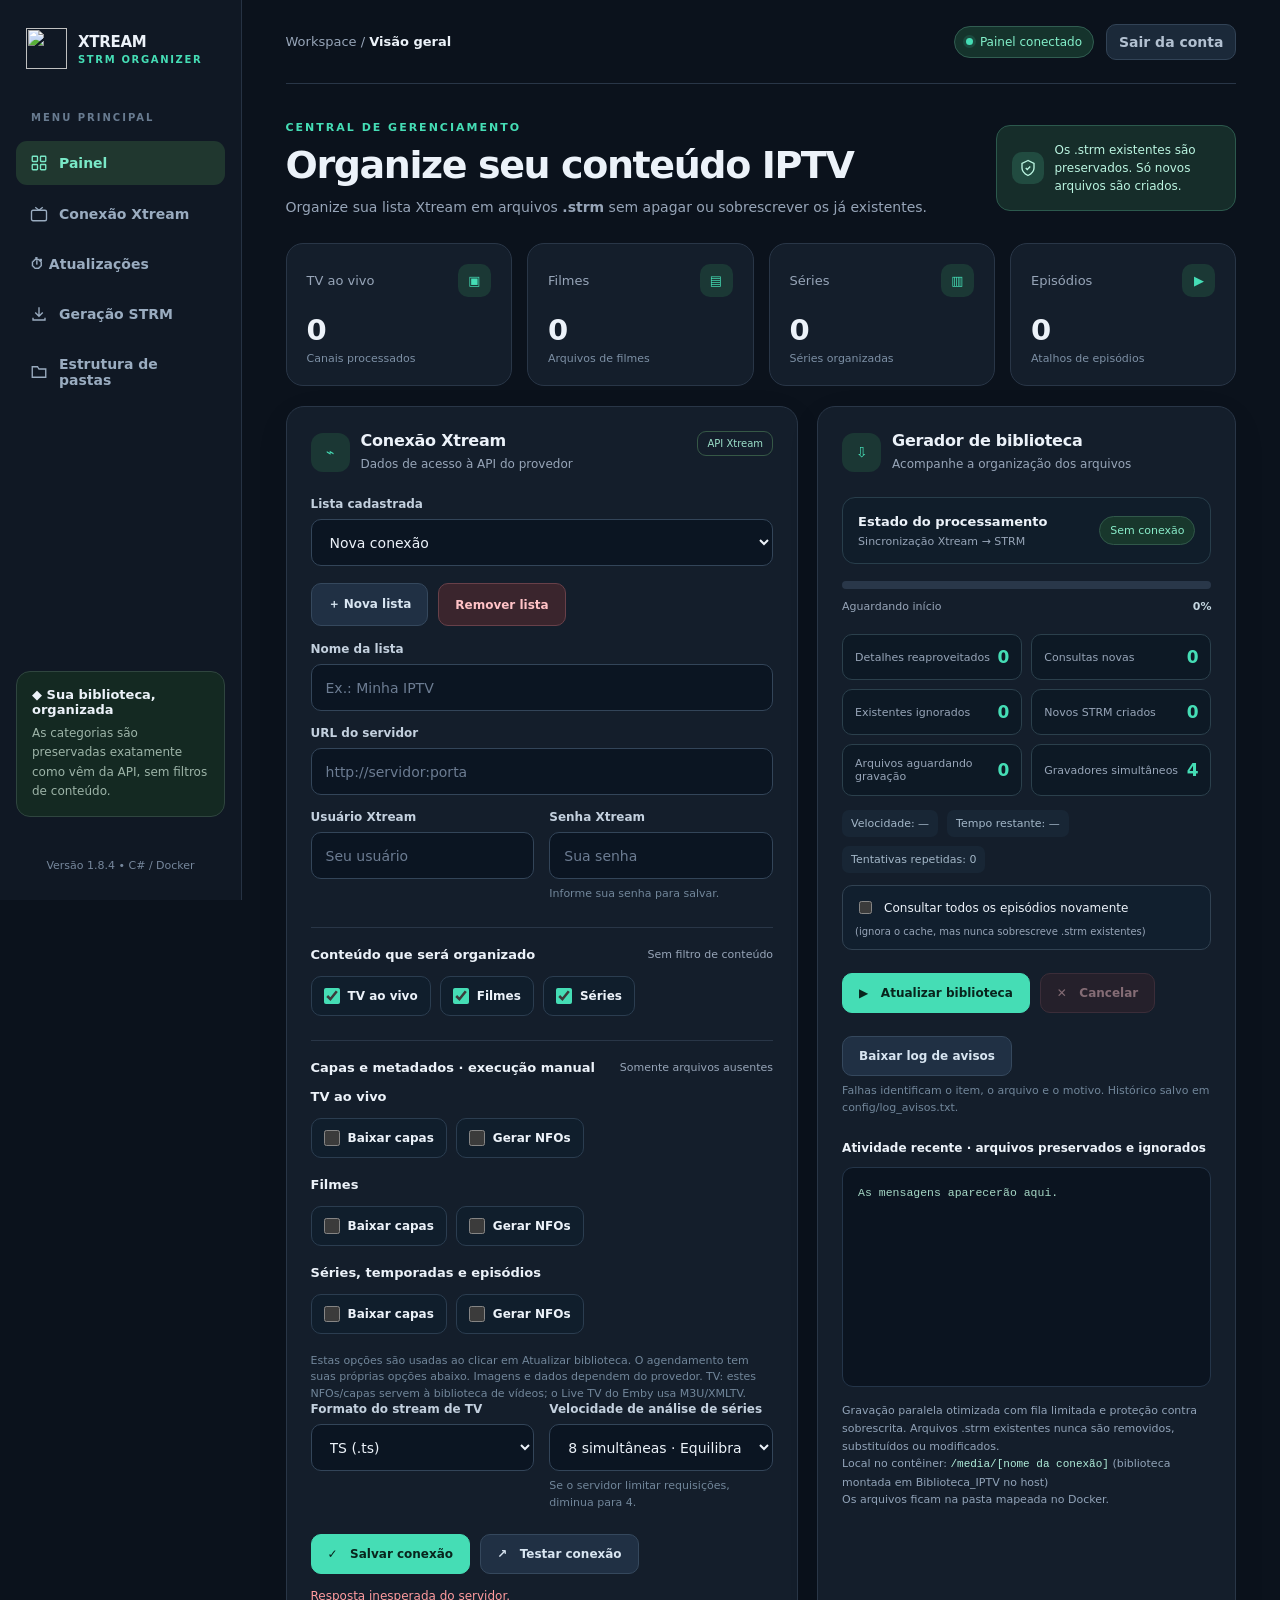
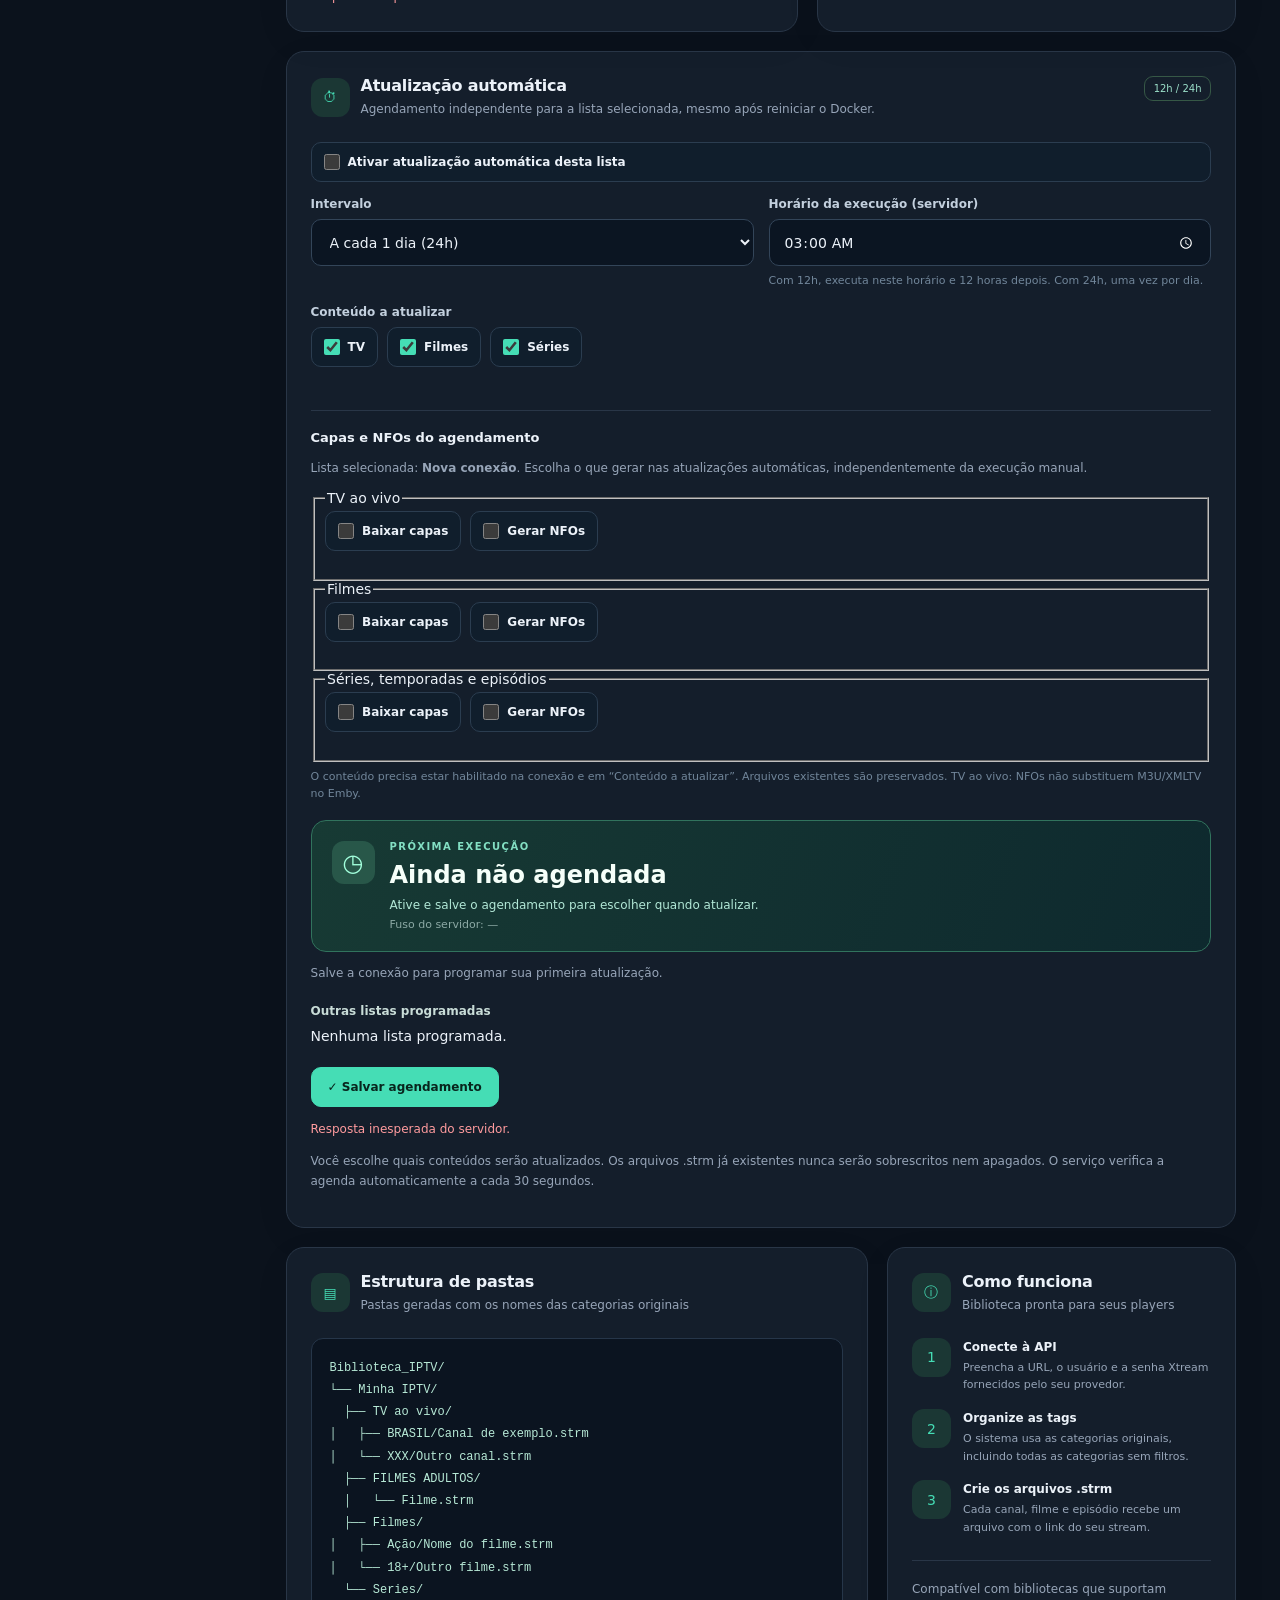
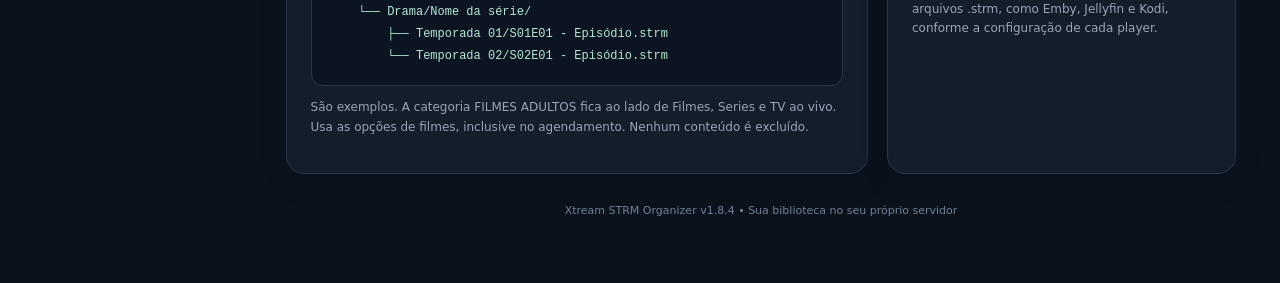
==== commit 93d7ea8f: "Add files via upload" ====
--- a/wwwroot/index.html
+++ b/wwwroot/index.html
@@ -4,7 +4,7 @@
 <meta charset="utf-8" />
 <meta name="viewport" content="width=device-width,initial-scale=1" />
 <meta name="theme-color" content="#0b121c" />
-<link rel="icon" type="image/png" sizes="128x128" href="/icon.png?v=1.8.2" />
+<link rel="icon" type="image/png" sizes="128x128" href="/icon.png?v=1.8.4" />
 <title>Xtream STRM Organizer • Painel</title>
 <style>
 :root{color-scheme:dark;--bg:#0b121c;--card:#141e2b;--card2:#182433;--line:#293647;--input:#0b1522;--text:#ecf2f9;--muted:#97a5b8;--green:#45ddb5;--green2:#b2fbe4;--error:#ff9b9e;--font:Inter,system-ui,-apple-system,"Segoe UI",sans-serif}
@@ -21,12 +21,12 @@
 @media(max-width:460px){.field-grid{grid-template-columns:1fr}.field.full{grid-column:auto}.badge{display:none}.metrics{gap:9px}.metric b{font-size:23px}.metrics .metric{padding:14px}.checks{display:grid;grid-template-columns:1fr}.actions .btn{flex:1}.hero h1{font-size:28px}}
 .schedule-highlight{display:flex;align-items:flex-start;gap:15px;background:linear-gradient(110deg,#173a34,#0e292e);border:1px solid #31735d;border-radius:15px;padding:20px;margin:18px 0 10px}.schedule-icon{display:grid;place-items:center;width:43px;height:43px;flex-shrink:0;font-size:24px;background:#285749;color:#a2ffdc;border-radius:12px}.schedule-kicker{font-size:10px;letter-spacing:1.5px;font-weight:900;color:#83dfc3;margin-bottom:8px}.schedule-highlight strong{font-size:clamp(18px,2.3vw,24px);color:#f5fff9;line-height:1.3}.schedule-highlight p{margin:7px 0 6px;color:#b2e8d7;font-size:12px}.schedule-zone{font-size:11px;color:#8ca9a5}.schedule-list-head{margin-top:21px;color:#c8dcd7;font-weight:700;font-size:12px}.schedule-list{display:grid;gap:7px;margin-top:10px}.schedule-list-item{display:flex;justify-content:space-between;flex-wrap:wrap;gap:10px;align-items:center;border:1px solid #304b47;background:#0f2027;border-radius:9px;padding:10px 13px;color:#cfe5dc;font-size:12px}.schedule-list-item span{color:#98b9ad}
 </style>
-<link rel="stylesheet" href="/responsive.css?v=1.8.2" />
+<link rel="stylesheet" href="/responsive.css?v=1.8.4" />
 </head>
 <body>
 <div class="layout">
 <aside class="sidebar">
- <div class="brand"><span class="mark" style="background:transparent;box-shadow:none"><img src="/icon.png?v=1.8.2" alt="" width="41" height="41" /></span><span><strong>XTREAM</strong><small>STRM ORGANIZER</small></span></div>
+ <div class="brand"><span class="mark" style="background:transparent;box-shadow:none"><img src="/icon.png?v=1.8.4" alt="" width="41" height="41" /></span><span><strong>XTREAM</strong><small>STRM ORGANIZER</small></span></div>
  <nav class="nav" aria-label="Menu principal"><span class="nav-title">MENU PRINCIPAL</span>
   <a class="active" href="#painel"><svg class="svg" viewBox="0 0 24 24" fill="none" stroke="currentColor" stroke-width="1.8"><rect x="3" y="3" width="7" height="7" rx="1"/><rect x="14" y="3" width="7" height="7" rx="1"/><rect x="3" y="14" width="7" height="7" rx="1"/><rect x="14" y="14" width="7" height="7" rx="1"/></svg>Painel</a>
   <a href="#conexao"><svg class="svg" viewBox="0 0 24 24" fill="none" stroke="currentColor" stroke-width="1.8"><rect x="2" y="7" width="20" height="14" rx="2"/><path d="m7 3 5 4 5-4"/></svg>Conexão Xtream</a>
@@ -35,7 +35,7 @@
   <a href="#estrutura"><svg class="svg" viewBox="0 0 24 24" fill="none" stroke="currentColor" stroke-width="1.8"><path d="M3 5h7l2 3h9v11H3z"/></svg>Estrutura de pastas</a>
  </nav>
  <div class="side-bottom"><strong>◆ Sua biblioteca, organizada</strong><p>As categorias são preservadas exatamente como vêm da API, sem filtros de conteúdo.</p></div>
- <div class="version">Versão 1.8.2 • C# / Docker</div>
+ <div class="version">Versão 1.8.4 • C# / Docker</div>
 </aside>
 <main class="content" id="painel">
  <div class="topbar"><div class="crumb">Workspace <span aria-hidden="true"> / </span> <b>Visão geral</b></div><div class="right"><span class="badge"><span class="dot"></span>Painel conectado</span><button class="exit" id="logout" type="button">Sair da conta</button></div></div>
@@ -121,13 +121,15 @@
   ├── TV ao vivo/
 │   ├── BRASIL/Canal de exemplo.strm
 │   └── XXX/Outro canal.strm
+  ├── FILMES ADULTOS/
+  │   └── Filme.strm
   ├── Filmes/
 │   ├── Ação/Nome do filme.strm
 │   └── 18+/Outro filme.strm
   └── Series/
     └── Drama/Nome da série/
         ├── Temporada 01/S01E01 - Episódio.strm
-        └── Temporada 02/S02E01 - Episódio.strm</pre><p class="caption">São exemplos. Nenhuma categoria é excluída, renomeada por critério de conteúdo ou enviada a uma pasta especial.</p></section>
+        └── Temporada 02/S02E01 - Episódio.strm</pre><p class="caption">São exemplos. A categoria FILMES ADULTOS fica ao lado de Filmes, Series e TV ao vivo. Usa as opções de filmes, inclusive no agendamento. Nenhum conteúdo é excluído.</p></section>
   <section class="card"><header class="card-head"><div class="card-title"><span class="round-icon">ⓘ</span><div><h2>Como funciona</h2><p>Biblioteca pronta para seus players</p></div></div></header>
    <div class="info-row"><span class="round-icon">1</span><div><strong>Conecte à API</strong><p>Preencha a URL, o usuário e a senha Xtream fornecidos pelo seu provedor.</p></div></div>
    <div class="info-row"><span class="round-icon">2</span><div><strong>Organize as tags</strong><p>O sistema usa as categorias originais, incluindo todas as categorias sem filtros.</p></div></div>
@@ -135,7 +137,7 @@
    <div class="separator"></div><p class="caption">Compatível com bibliotecas que suportam arquivos .strm, como Emby, Jellyfin e Kodi, conforme a configuração de cada player.</p>
   </section>
  </div>
- <div class="foot">Xtream STRM Organizer v1.8.2 • Sua biblioteca no seu próprio servidor</div>
+ <div class="foot">Xtream STRM Organizer v1.8.4 • Sua biblioteca no seu próprio servidor</div>
 </main>
 </div>
 <script>
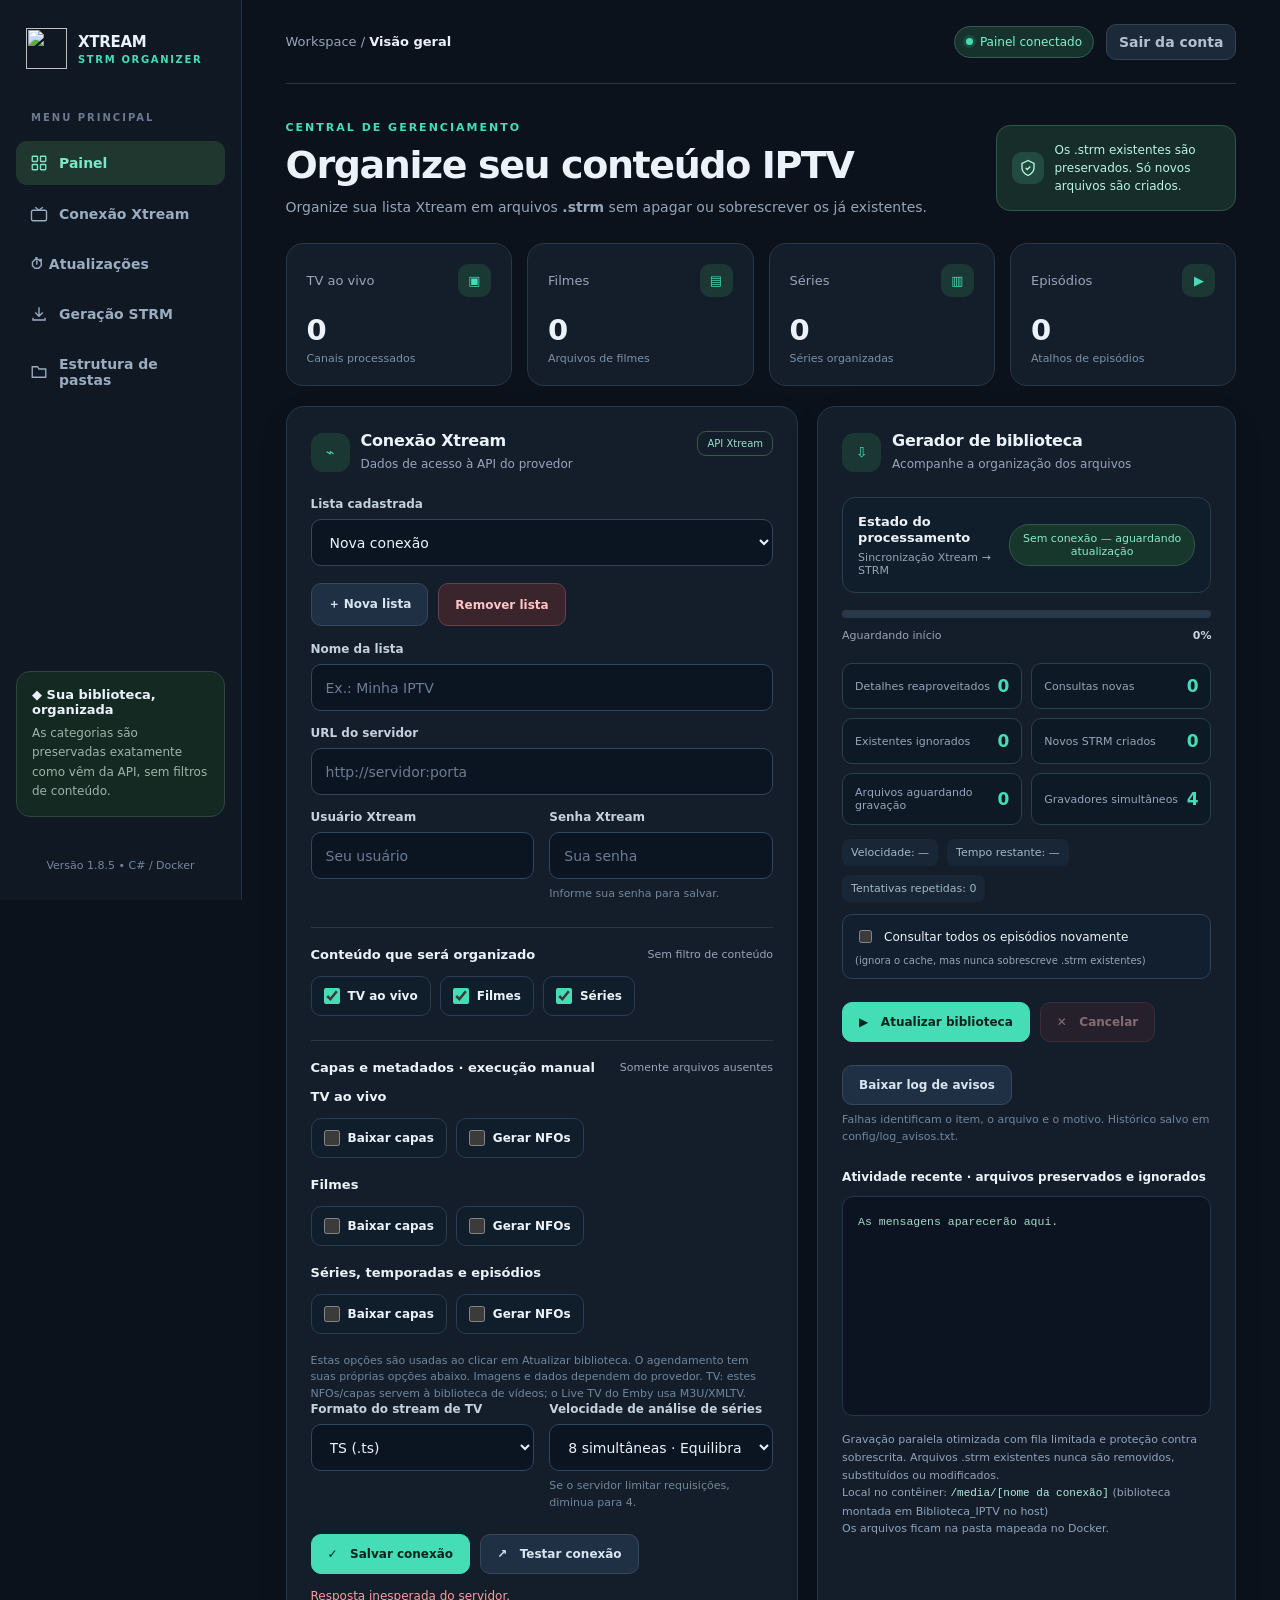
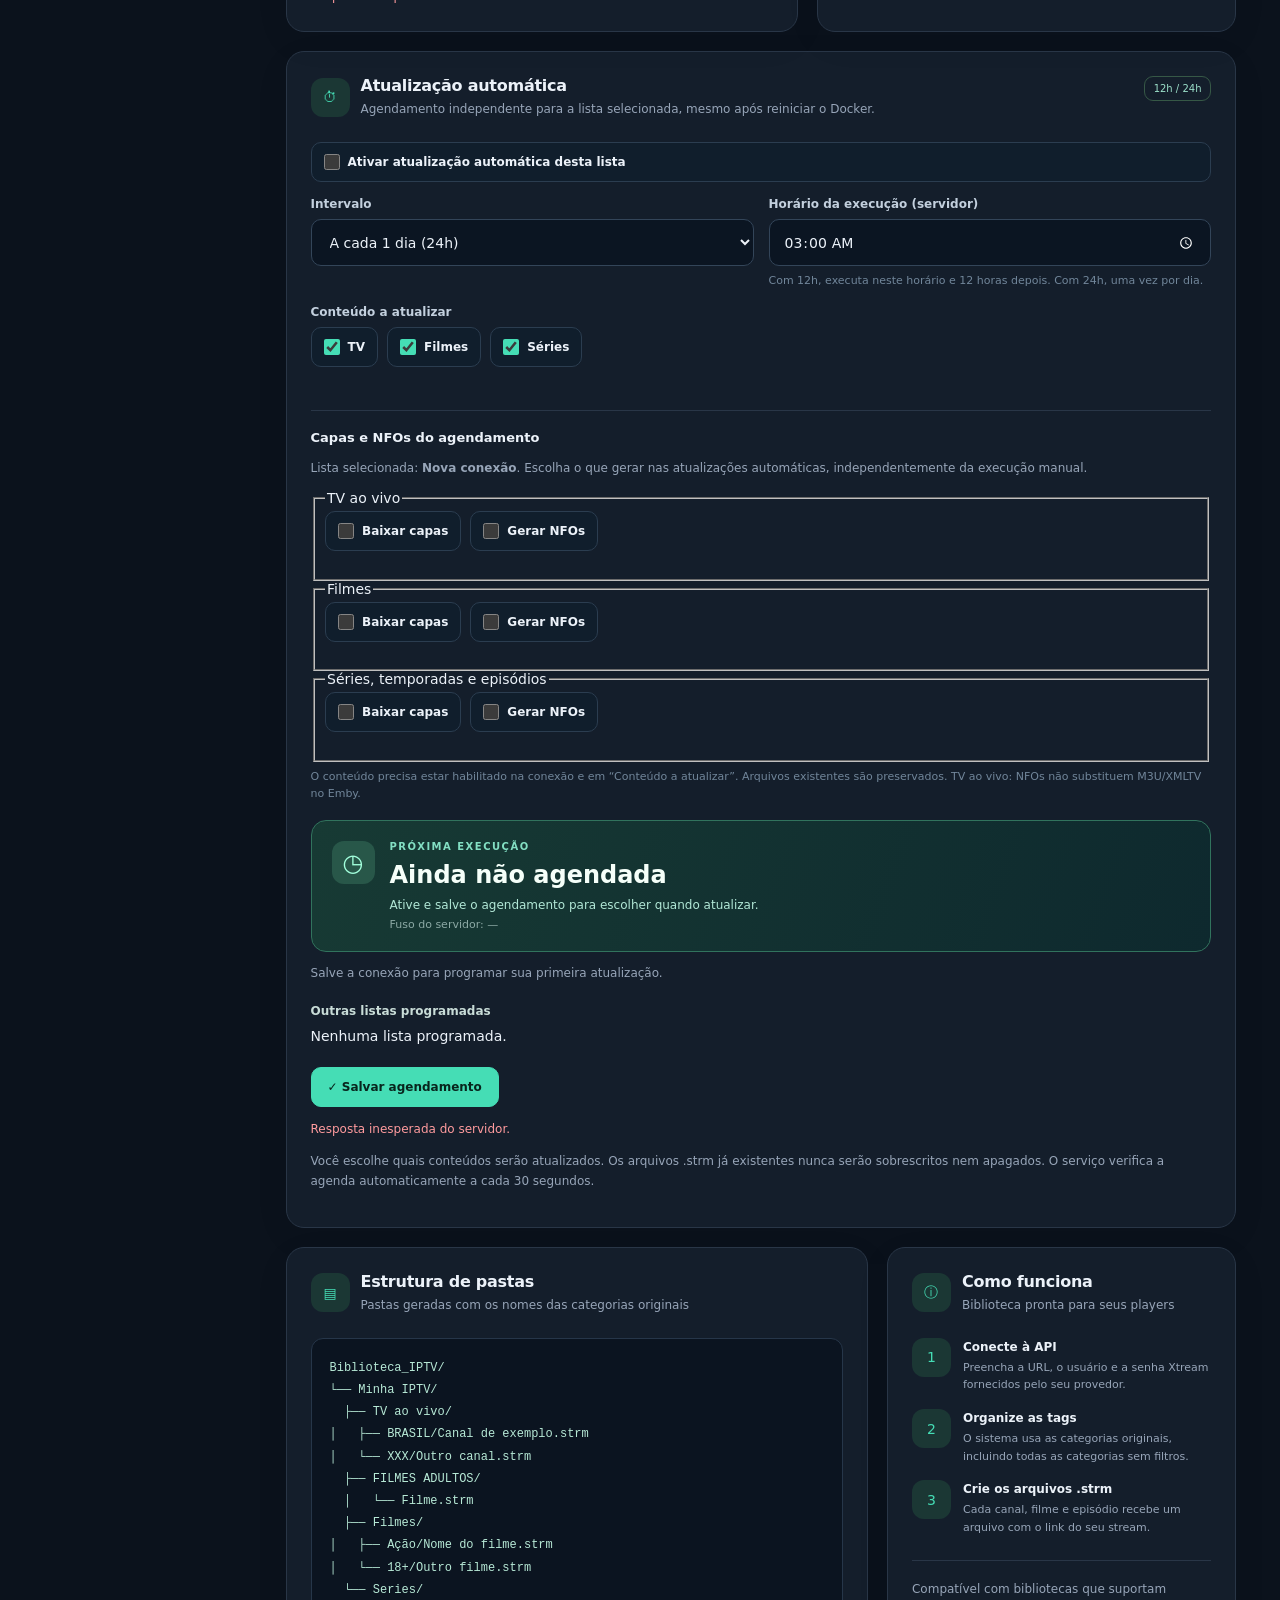
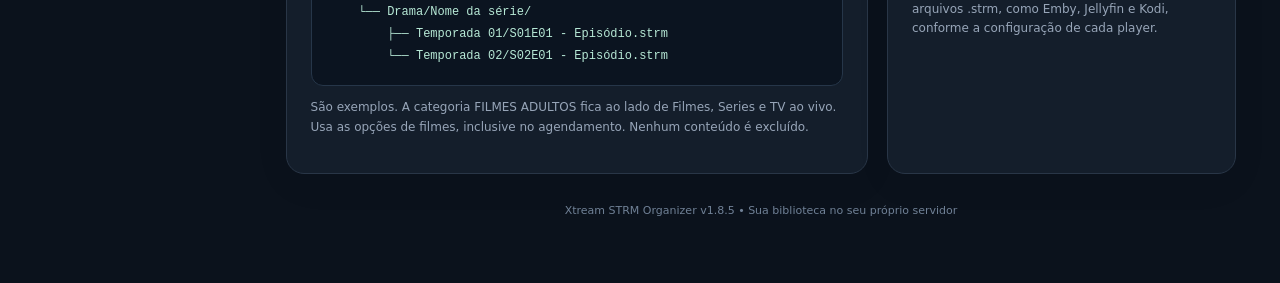
==== commit c560b367: "Add files via upload" ====
--- a/wwwroot/index.html
+++ b/wwwroot/index.html
@@ -4,7 +4,7 @@
 <meta charset="utf-8" />
 <meta name="viewport" content="width=device-width,initial-scale=1" />
 <meta name="theme-color" content="#0b121c" />
-<link rel="icon" type="image/png" sizes="128x128" href="/icon.png?v=1.8.4" />
+<link rel="icon" type="image/png" sizes="128x128" href="/icon.png?v=1.8.5" />
 <title>Xtream STRM Organizer • Painel</title>
 <style>
 :root{color-scheme:dark;--bg:#0b121c;--card:#141e2b;--card2:#182433;--line:#293647;--input:#0b1522;--text:#ecf2f9;--muted:#97a5b8;--green:#45ddb5;--green2:#b2fbe4;--error:#ff9b9e;--font:Inter,system-ui,-apple-system,"Segoe UI",sans-serif}
@@ -20,13 +20,16 @@
 @media(max-width:800px){.layout{grid-template-columns:1fr}.sidebar{position:relative;height:auto;padding:12px 16px;gap:12px}.nav{display:flex;gap:5px;overflow:auto}.nav a{white-space:nowrap;font-size:12px;padding:10px}.nav-title,.side-bottom,.version{display:none}.topbar{height:70px}.hero{padding:25px 0}.hero-aside{display:none}.metrics{grid-template-columns:repeat(2,minmax(0,1fr))}.card{padding:18px}}
 @media(max-width:460px){.field-grid{grid-template-columns:1fr}.field.full{grid-column:auto}.badge{display:none}.metrics{gap:9px}.metric b{font-size:23px}.metrics .metric{padding:14px}.checks{display:grid;grid-template-columns:1fr}.actions .btn{flex:1}.hero h1{font-size:28px}}
 .schedule-highlight{display:flex;align-items:flex-start;gap:15px;background:linear-gradient(110deg,#173a34,#0e292e);border:1px solid #31735d;border-radius:15px;padding:20px;margin:18px 0 10px}.schedule-icon{display:grid;place-items:center;width:43px;height:43px;flex-shrink:0;font-size:24px;background:#285749;color:#a2ffdc;border-radius:12px}.schedule-kicker{font-size:10px;letter-spacing:1.5px;font-weight:900;color:#83dfc3;margin-bottom:8px}.schedule-highlight strong{font-size:clamp(18px,2.3vw,24px);color:#f5fff9;line-height:1.3}.schedule-highlight p{margin:7px 0 6px;color:#b2e8d7;font-size:12px}.schedule-zone{font-size:11px;color:#8ca9a5}.schedule-list-head{margin-top:21px;color:#c8dcd7;font-weight:700;font-size:12px}.schedule-list{display:grid;gap:7px;margin-top:10px}.schedule-list-item{display:flex;justify-content:space-between;flex-wrap:wrap;gap:10px;align-items:center;border:1px solid #304b47;background:#0f2027;border-radius:9px;padding:10px 13px;color:#cfe5dc;font-size:12px}.schedule-list-item span{color:#98b9ad}
+.meter.indeterminate .bar{animation:catalog-progress 1.4s ease-in-out infinite;transition:none}
+@keyframes catalog-progress{from{transform:translateX(-100%)}to{transform:translateX(290%)}}
+@media(prefers-reduced-motion:reduce){.meter.indeterminate .bar{animation:none}}
 </style>
-<link rel="stylesheet" href="/responsive.css?v=1.8.4" />
+<link rel="stylesheet" href="/responsive.css?v=1.8.5" />
 </head>
 <body>
 <div class="layout">
 <aside class="sidebar">
- <div class="brand"><span class="mark" style="background:transparent;box-shadow:none"><img src="/icon.png?v=1.8.4" alt="" width="41" height="41" /></span><span><strong>XTREAM</strong><small>STRM ORGANIZER</small></span></div>
+ <div class="brand"><span class="mark" style="background:transparent;box-shadow:none"><img src="/icon.png?v=1.8.5" alt="" width="41" height="41" /></span><span><strong>XTREAM</strong><small>STRM ORGANIZER</small></span></div>
  <nav class="nav" aria-label="Menu principal"><span class="nav-title">MENU PRINCIPAL</span>
   <a class="active" href="#painel"><svg class="svg" viewBox="0 0 24 24" fill="none" stroke="currentColor" stroke-width="1.8"><rect x="3" y="3" width="7" height="7" rx="1"/><rect x="14" y="3" width="7" height="7" rx="1"/><rect x="3" y="14" width="7" height="7" rx="1"/><rect x="14" y="14" width="7" height="7" rx="1"/></svg>Painel</a>
   <a href="#conexao"><svg class="svg" viewBox="0 0 24 24" fill="none" stroke="currentColor" stroke-width="1.8"><rect x="2" y="7" width="20" height="14" rx="2"/><path d="m7 3 5 4 5-4"/></svg>Conexão Xtream</a>
@@ -35,7 +38,7 @@
   <a href="#estrutura"><svg class="svg" viewBox="0 0 24 24" fill="none" stroke="currentColor" stroke-width="1.8"><path d="M3 5h7l2 3h9v11H3z"/></svg>Estrutura de pastas</a>
  </nav>
  <div class="side-bottom"><strong>◆ Sua biblioteca, organizada</strong><p>As categorias são preservadas exatamente como vêm da API, sem filtros de conteúdo.</p></div>
- <div class="version">Versão 1.8.4 • C# / Docker</div>
+ <div class="version">Versão 1.8.5 • C# / Docker</div>
 </aside>
 <main class="content" id="painel">
  <div class="topbar"><div class="crumb">Workspace <span aria-hidden="true"> / </span> <b>Visão geral</b></div><div class="right"><span class="badge"><span class="dot"></span>Painel conectado</span><button class="exit" id="logout" type="button">Sair da conta</button></div></div>
@@ -71,7 +74,7 @@
   </section>
   <section class="card" id="geracao"><header class="card-head"><div class="card-title"><span class="round-icon">⇩</span><div><h2>Gerador de biblioteca</h2><p>Acompanhe a organização dos arquivos</p></div></div></header>
    <div class="phase-head"><div><b>Estado do processamento</b><p>Sincronização Xtream → STRM</p></div><span class="phase" id="phase">Aguardando</span></div>
-   <div class="meter" role="progressbar" aria-label="Progresso de séries" aria-valuemin="0" aria-valuemax="100" id="meter"><div class="bar" id="bar"></div></div><div class="progress"><span id="progress">Aguardando início</span><strong id="pct">0%</strong></div>
+   <div class="meter" role="progressbar" aria-label="Progresso do catálogo selecionado" aria-valuemin="0" aria-valuemax="100" id="meter"><div class="bar" id="bar"></div></div><div class="progress"><span id="progress">Aguardando início</span><strong id="pct">0%</strong></div>
    <div class="progress-details" aria-live="off">
     <div><span>Detalhes reaproveitados</span><strong id="cachedCount">0</strong></div>
     <div><span>Consultas novas</span><strong id="fetchedCount">0</strong></div>
@@ -137,13 +140,13 @@
    <div class="separator"></div><p class="caption">Compatível com bibliotecas que suportam arquivos .strm, como Emby, Jellyfin e Kodi, conforme a configuração de cada player.</p>
   </section>
  </div>
- <div class="foot">Xtream STRM Organizer v1.8.4 • Sua biblioteca no seu próprio servidor</div>
+ <div class="foot">Xtream STRM Organizer v1.8.5 • Sua biblioteca no seu próprio servidor</div>
 </main>
 </div>
 <script>
 const $=id=>document.getElementById(id);
-async function api(path,method='GET',data){
- const response=await fetch(path,{method,credentials:'same-origin',headers:data?{'Content-Type':'application/json'}:{},body:data?JSON.stringify(data):undefined});
+async function api(path,method='GET',data,signal){
+ const response=await fetch(path,{method,signal,credentials:'same-origin',headers:data?{'Content-Type':'application/json'}:{},body:data?JSON.stringify(data):undefined});
  if(response.status===401){location.replace('/login');throw Error('Sessão expirada. Entre novamente.');}
  const result=await response.json().catch(()=>({error:'Resposta inesperada do servidor.'}));
  if(!response.ok)throw Error(result.error || 'Erro de comunicação.');return result;
@@ -245,9 +248,14 @@
  if(n<3600)return `${Math.floor(n/60)}min ${n%60}s`;
  return `${Math.floor(n/3600)}h ${Math.floor(n%3600/60)}min`;
 }
+let statusInFlight=false;
 async function status(){
+ if(statusInFlight)return;
+ statusInFlight=true;
+ const controller=new AbortController();
+ const statusTimeout=setTimeout(()=>controller.abort(),10000);
  try{
-  const s=await api('/api/status');
+  const s=await api('/api/status','GET',undefined,controller.signal);
   $('phase').textContent=s.phase;$('channels').textContent=s.channels;$('films').textContent=s.movies;
   $('shows').textContent=s.series;$('episodes').textContent=s.episodes;
   $('start').disabled=s.running;$('cancel').disabled=!s.running;$('save').disabled=s.running;$('saveSchedule').disabled=s.running;
@@ -256,18 +264,24 @@
   $('reusedCount').textContent=s.filesReused||0;$('writtenCount').textContent=s.filesWritten||0;
   $('pendingCount').textContent=s.filesPending||0;$('writerCount').textContent=s.writeWorkers||4;
   $('speed').textContent='Velocidade: '+(s.seriesPerSecond?`${s.seriesPerSecond.toFixed(2)} séries/s`:'—');
-  $('eta').textContent='Tempo restante: '+(s.seriesTotal&&s.running?duration(s.etaSeconds):'—');
+  $('eta').textContent='Estimativa para séries: '+(s.seriesTotal>s.seriesProcessed&&s.running?duration(s.etaSeconds):'—');
   $('retries').textContent='Tentativas repetidas: '+(s.requestsRetried||0);
-  const completed=s.phase==='Concluído'||s.phase==='Concluído com avisos';
-  const seriesPct=s.seriesTotal?Math.min(100,Math.round(100*s.seriesProcessed/s.seriesTotal)):(completed?100:(s.running?10:0));
-  const pct=s.running&&s.filesPending>0?Math.min(99,seriesPct):seriesPct;
-  $('progress').textContent=(s.profileName?`${s.automatic?'Automática':'Manual'}: ${s.profileName} • `:'')+(s.seriesTotal?`Séries: ${s.seriesProcessed}/${s.seriesTotal} • Em fila: ${s.filesPending||0} • Avisos: ${s.errors}`:`Em fila: ${s.filesPending||0} • Avisos: ${s.errors}`);
-  $('bar').style.width=pct+'%';$('meter').setAttribute('aria-valuenow',String(pct));$('pct').textContent=pct+'%';
+  const pct=Math.max(0,Math.min(100,Number(s.progressPercent)||0));
+  const unknown=!!s.progressIndeterminate;
+  const prefix=s.profileName?`${s.automatic?'Automática':'Manual'}: ${s.profileName} • `:'';
+  const count=s.catalogReady?`Itens: ${s.itemsProcessed}/${s.itemsTotal} (canais, filmes e séries)`:'Calculando total do catálogo';
+  $('progress').textContent=prefix+(s.startedAt?count:'Aguardando início')+` • Episódios: ${s.episodes||0} • Em fila: ${s.filesPending||0} • Avisos: ${s.errors}`;
+  $('meter').classList.toggle('indeterminate',unknown);
+  $('bar').style.width=unknown?'35%':pct+'%';
+  if(unknown){$('meter').removeAttribute('aria-valuenow');}else{$('meter').setAttribute('aria-valuenow',String(pct));}
+  $('meter').setAttribute('aria-valuetext',unknown?'Calculando total':`${pct}% do catálogo processado`);
+  $('pct').textContent=unknown?'Calculando…':pct+'%';
   $('log').textContent=s.messages.join('\n')||'As mensagens aparecerão aqui.';
- }catch(e){$('phase').textContent='Sem conexão';}
+ }catch(e){$('phase').textContent='Sem conexão — aguardando atualização';}
+ finally{clearTimeout(statusTimeout);statusInFlight=false;}
 }
 document.addEventListener('visibilitychange',()=>{if(!document.hidden)status();});
-loadProfiles().catch(e=>notice(e.message,true));status();setInterval(()=>{if(!document.hidden)status();},2500);setInterval(()=>{if(!document.hidden)renderCountdown();},1000);
+loadProfiles().catch(e=>notice(e.message,true));status();setInterval(()=>{if(!document.hidden)status();},1000);setInterval(()=>{if(!document.hidden)renderCountdown();},1000);
 setInterval(async()=>{if(document.hidden)return;try{const savedId=currentProfileId;const data=await api('/api/profiles');knownProfiles=data;const selected=data.find(x=>x.id===savedId);if(selected){renderNext(selected);}renderScheduleList();}catch(e){}},15000);
 </script>
 </body></html>
